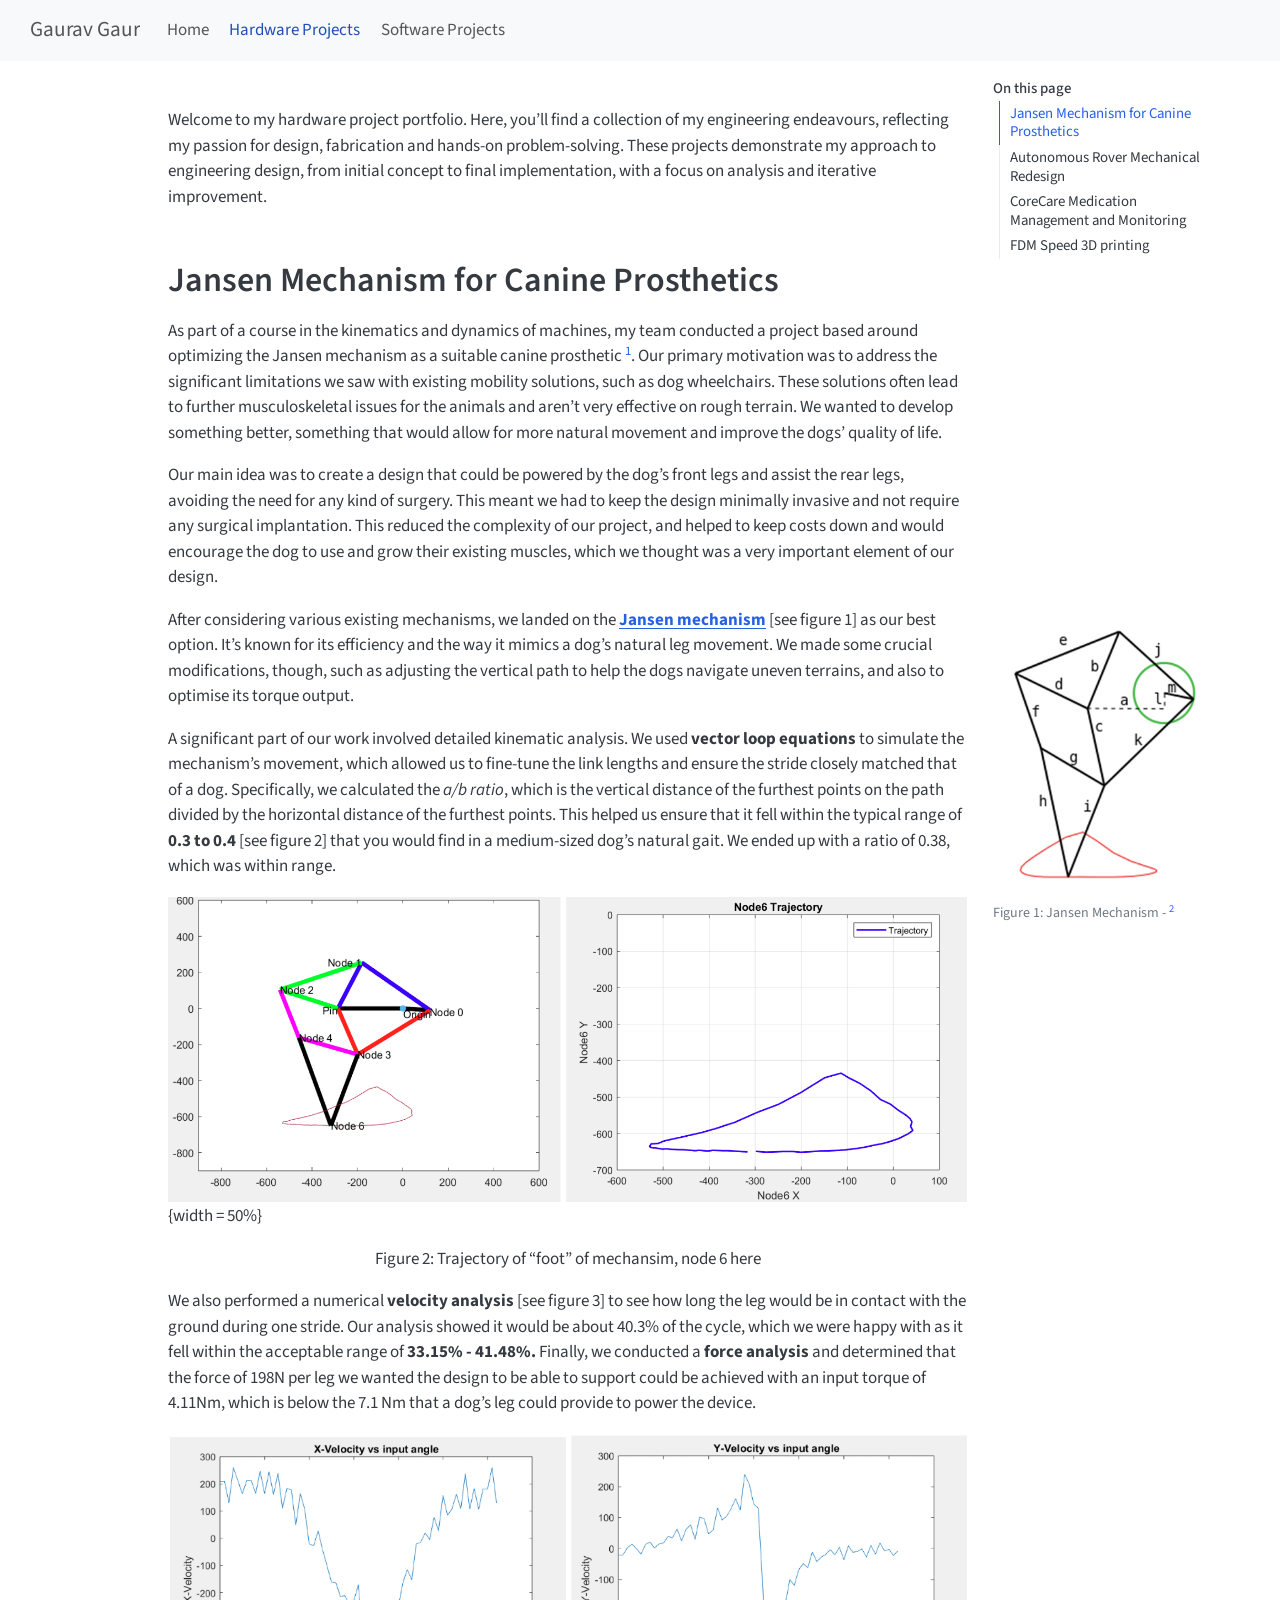
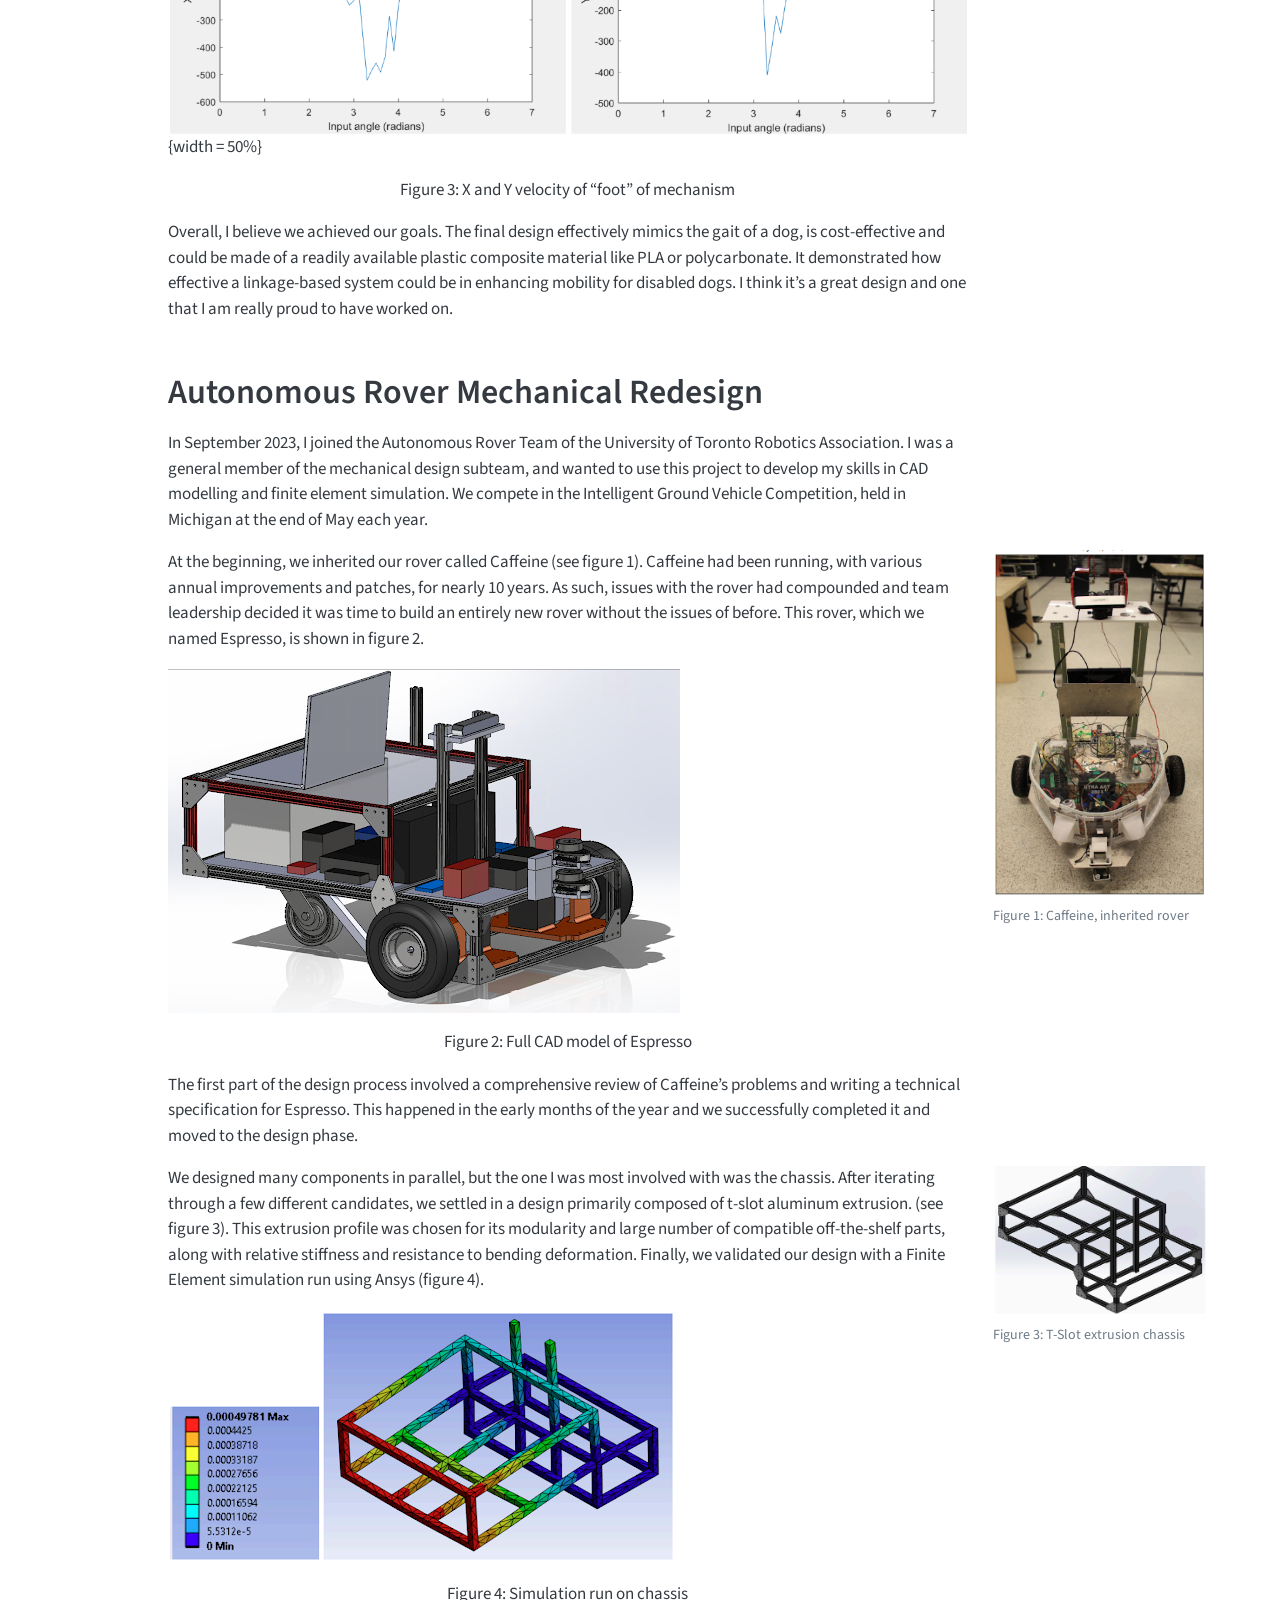
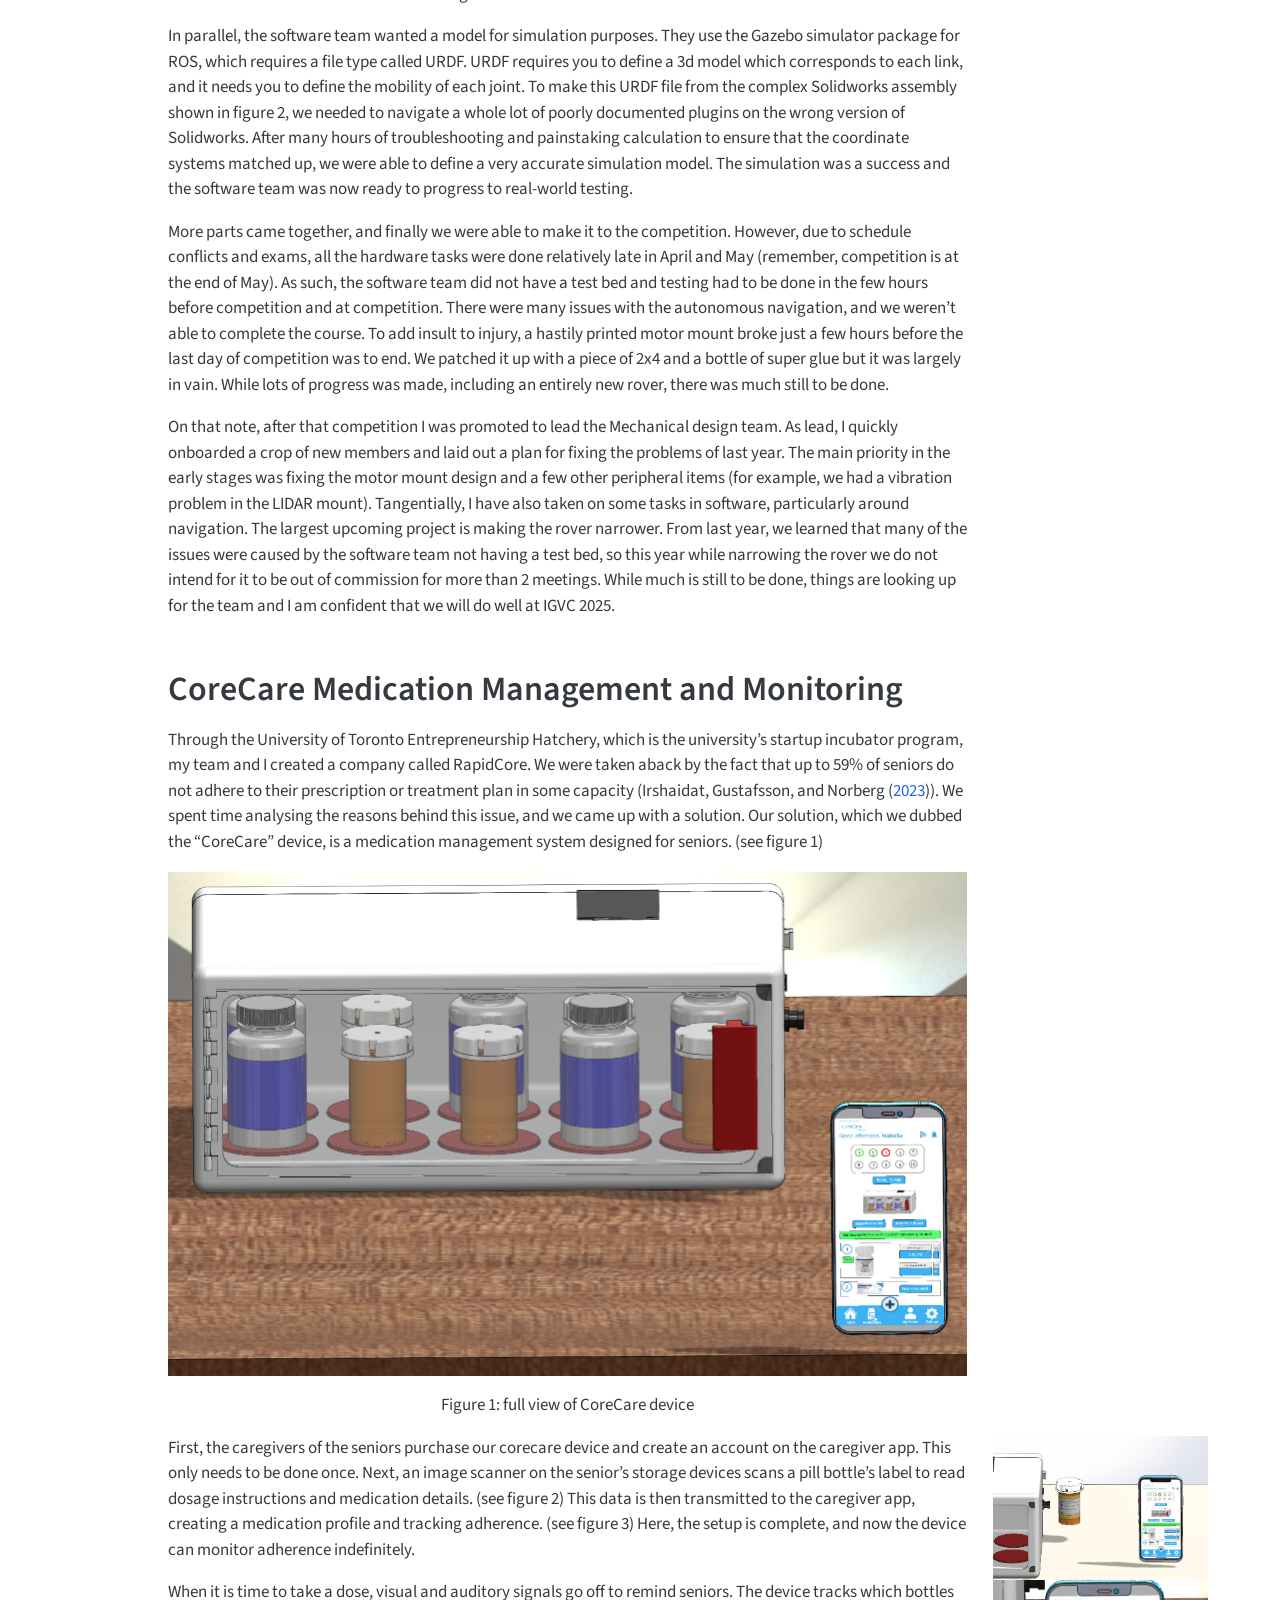
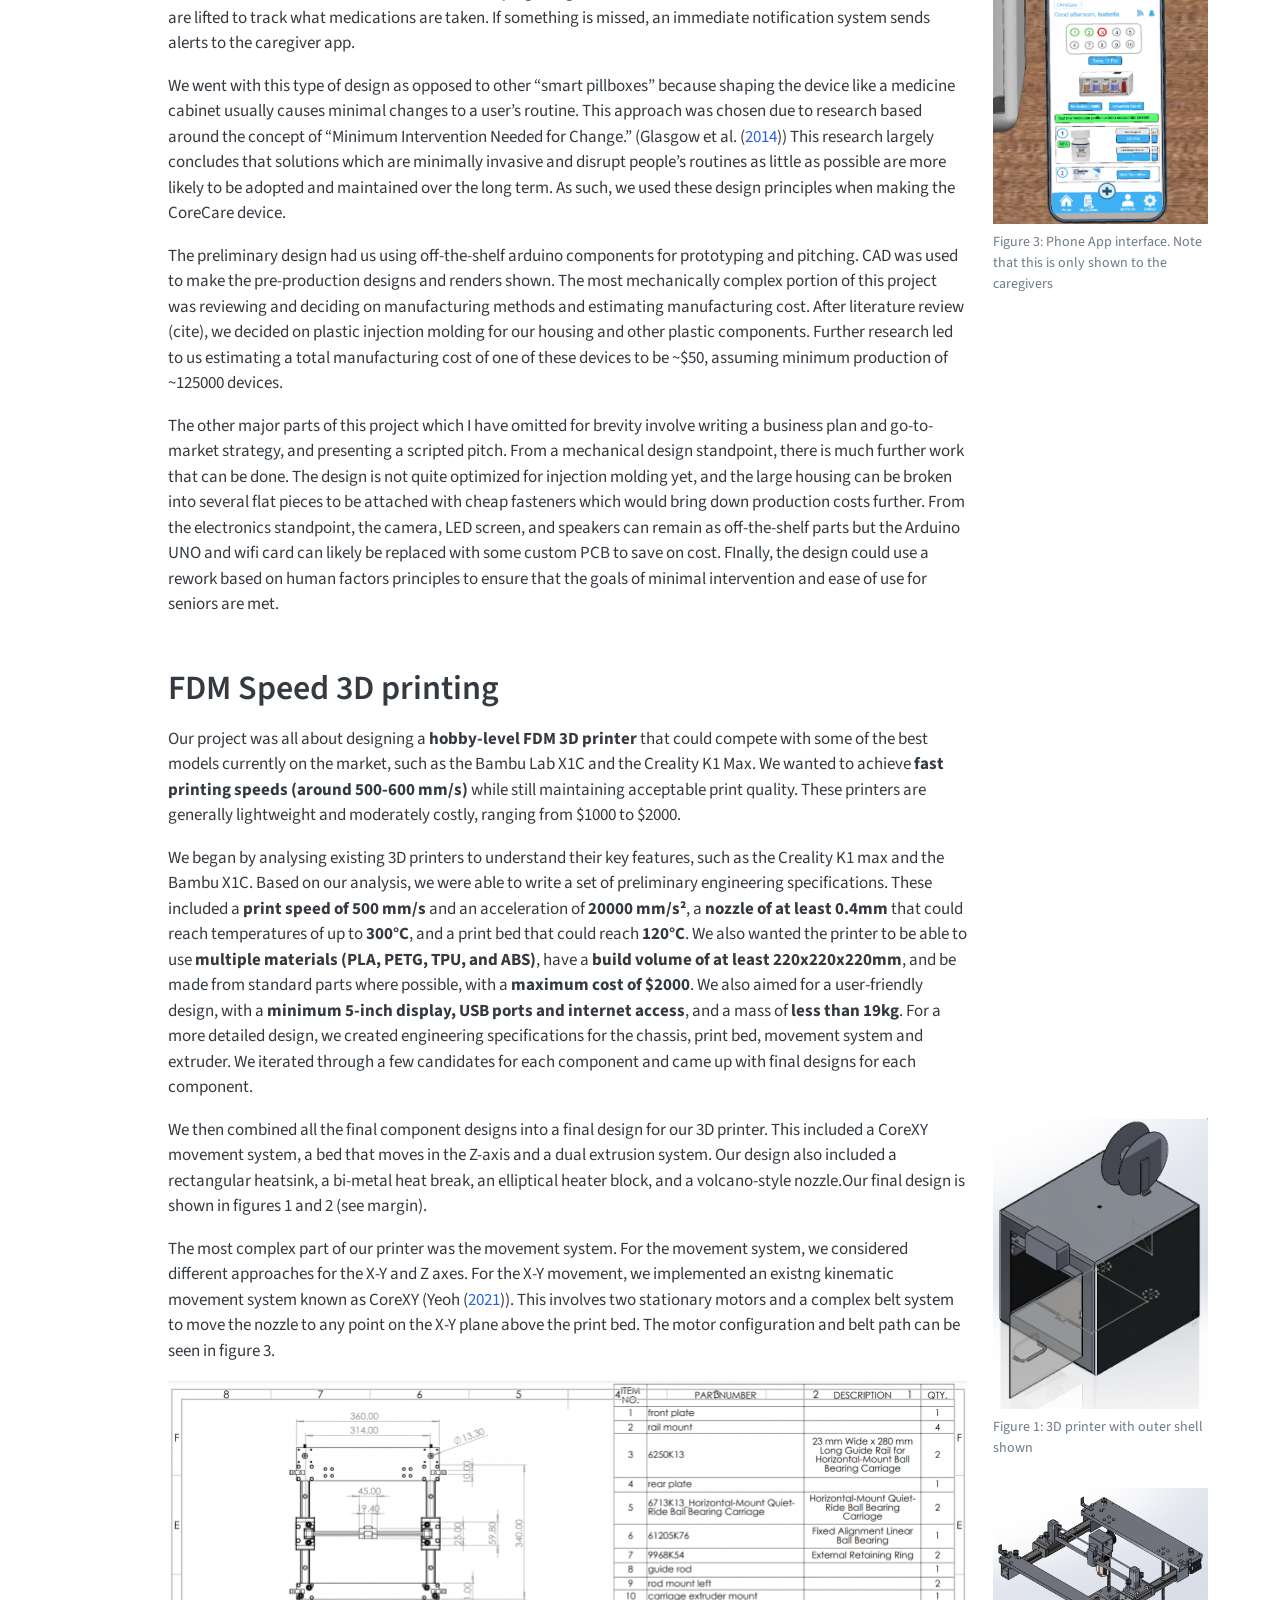
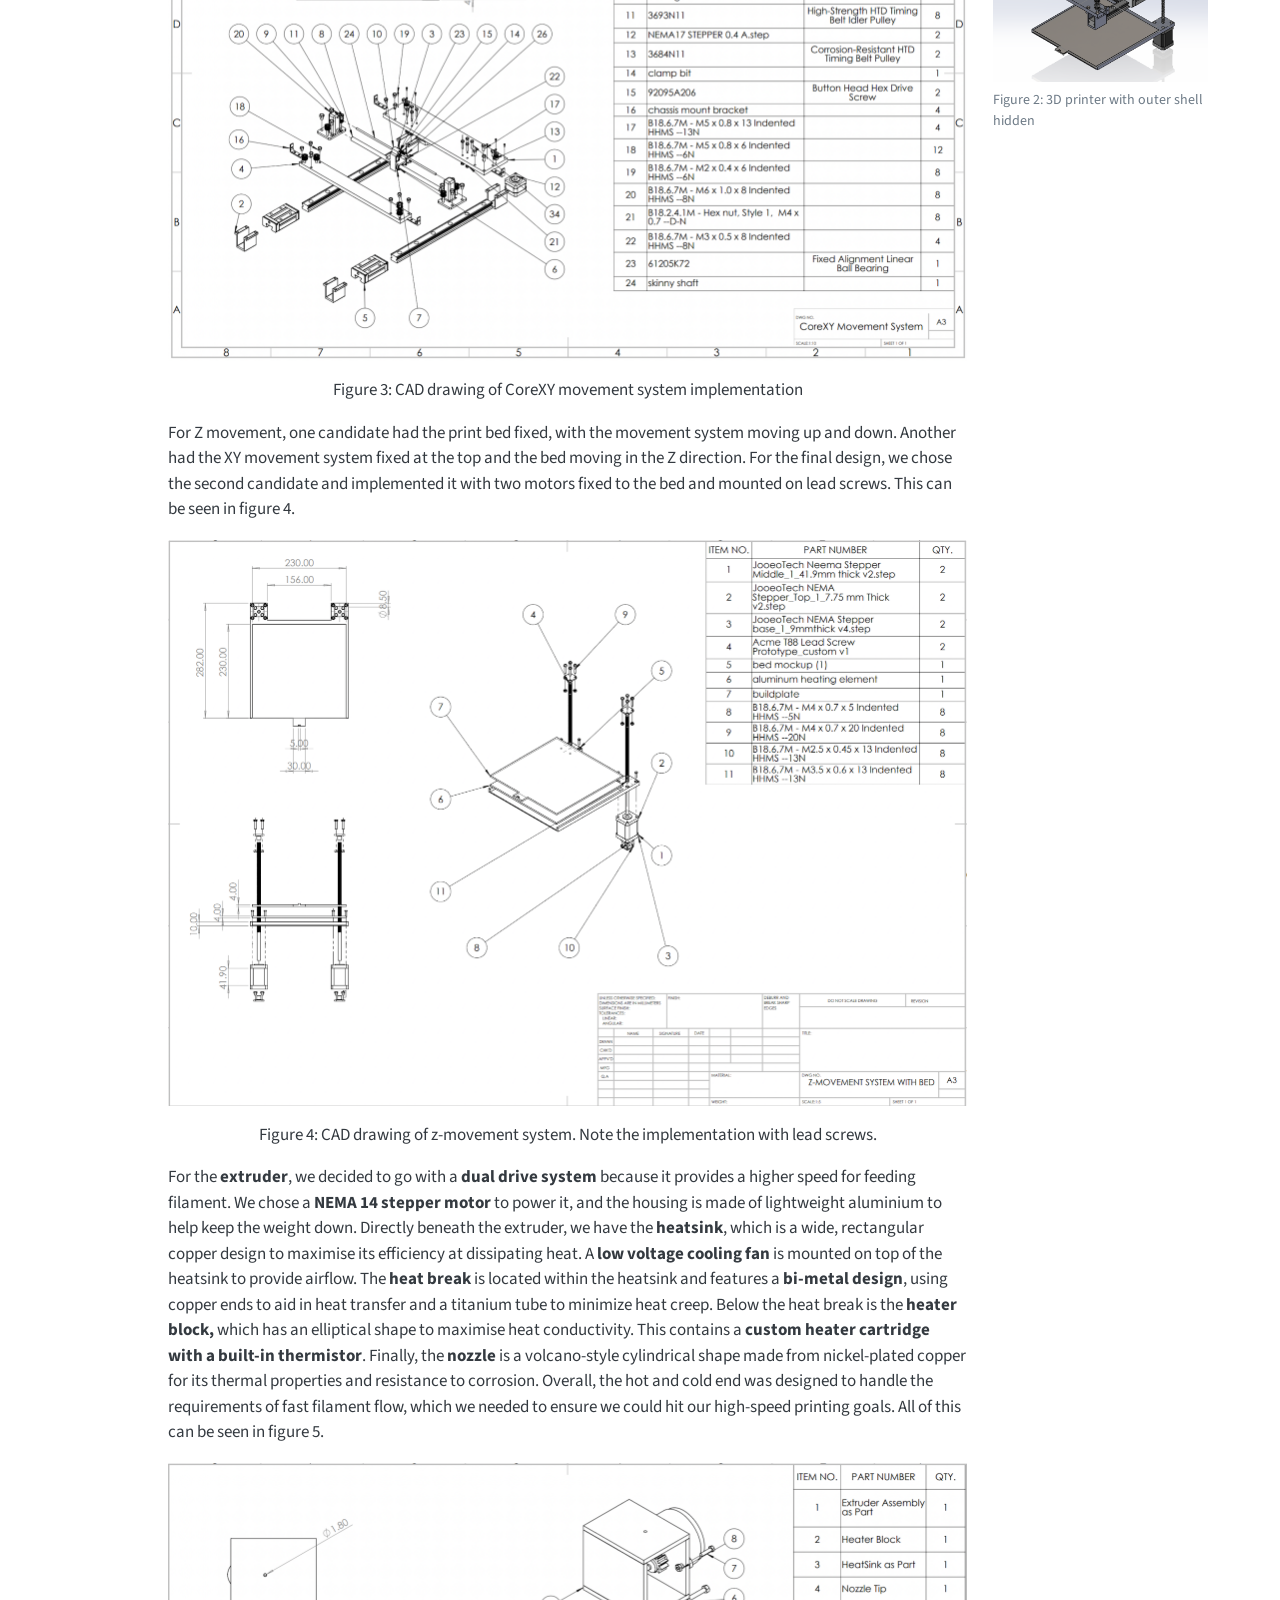
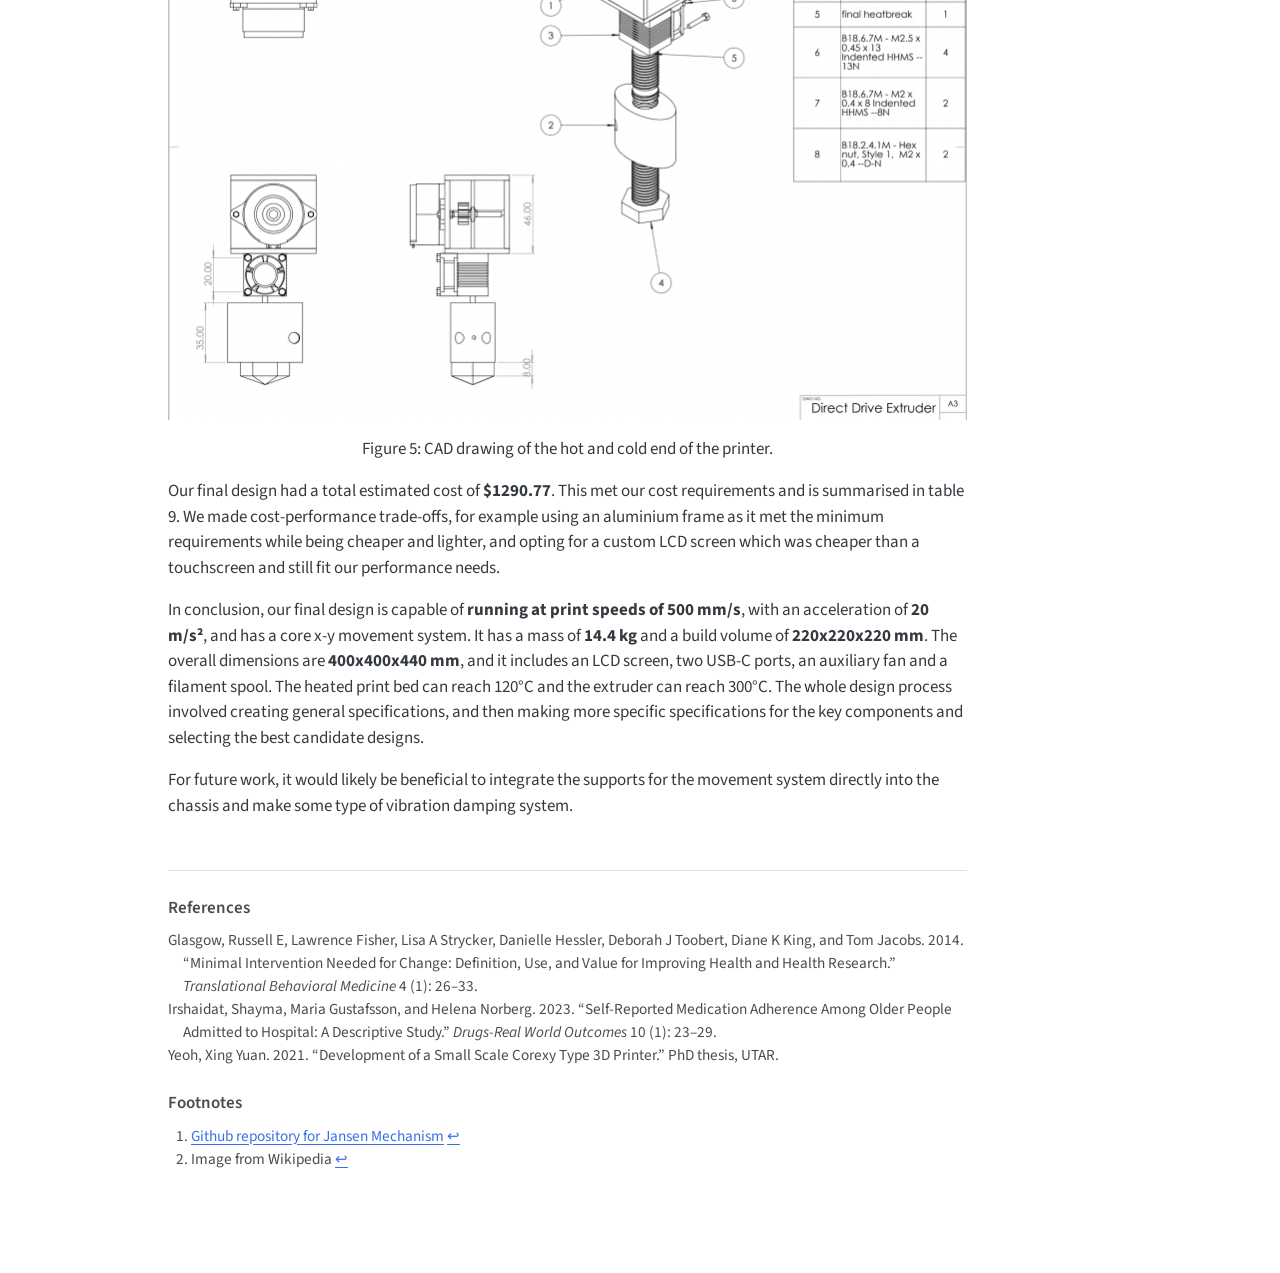
==== hardware.html @ c1fe20f4 "Website V0" ====
<!DOCTYPE html>
<html xmlns="http://www.w3.org/1999/xhtml" lang="en" xml:lang="en"><head>

<meta charset="utf-8">
<meta name="generator" content="quarto-1.6.39">

<meta name="viewport" content="width=device-width, initial-scale=1.0, user-scalable=yes">


<title>hardware – Gaurav Gaur</title>
<style>
code{white-space: pre-wrap;}
span.smallcaps{font-variant: small-caps;}
div.columns{display: flex; gap: min(4vw, 1.5em);}
div.column{flex: auto; overflow-x: auto;}
div.hanging-indent{margin-left: 1.5em; text-indent: -1.5em;}
ul.task-list{list-style: none;}
ul.task-list li input[type="checkbox"] {
  width: 0.8em;
  margin: 0 0.8em 0.2em -1em; /* quarto-specific, see https://github.com/quarto-dev/quarto-cli/issues/4556 */ 
  vertical-align: middle;
}
/* CSS for citations */
div.csl-bib-body { }
div.csl-entry {
  clear: both;
  margin-bottom: 0em;
}
.hanging-indent div.csl-entry {
  margin-left:2em;
  text-indent:-2em;
}
div.csl-left-margin {
  min-width:2em;
  float:left;
}
div.csl-right-inline {
  margin-left:2em;
  padding-left:1em;
}
div.csl-indent {
  margin-left: 2em;
}</style>


<script src="site_libs/quarto-nav/quarto-nav.js"></script>
<script src="site_libs/quarto-nav/headroom.min.js"></script>
<script src="site_libs/clipboard/clipboard.min.js"></script>
<script src="site_libs/quarto-search/autocomplete.umd.js"></script>
<script src="site_libs/quarto-search/fuse.min.js"></script>
<script src="site_libs/quarto-search/quarto-search.js"></script>
<meta name="quarto:offset" content="./">
<script src="site_libs/quarto-html/quarto.js"></script>
<script src="site_libs/quarto-html/popper.min.js"></script>
<script src="site_libs/quarto-html/tippy.umd.min.js"></script>
<script src="site_libs/quarto-html/anchor.min.js"></script>
<link href="site_libs/quarto-html/tippy.css" rel="stylesheet">
<link href="site_libs/quarto-html/quarto-syntax-highlighting-e26003cea8cd680ca0c55a263523d882.css" rel="stylesheet" id="quarto-text-highlighting-styles">
<script src="site_libs/bootstrap/bootstrap.min.js"></script>
<link href="site_libs/bootstrap/bootstrap-icons.css" rel="stylesheet">
<link href="site_libs/bootstrap/bootstrap-efa7e98065a4cd6c620c8244014e517a.min.css" rel="stylesheet" append-hash="true" id="quarto-bootstrap" data-mode="light">
<script id="quarto-search-options" type="application/json">{
  "location": "navbar",
  "copy-button": false,
  "collapse-after": 3,
  "panel-placement": "end",
  "type": "overlay",
  "limit": 50,
  "keyboard-shortcut": [
    "f",
    "/",
    "s"
  ],
  "show-item-context": false,
  "language": {
    "search-no-results-text": "No results",
    "search-matching-documents-text": "matching documents",
    "search-copy-link-title": "Copy link to search",
    "search-hide-matches-text": "Hide additional matches",
    "search-more-match-text": "more match in this document",
    "search-more-matches-text": "more matches in this document",
    "search-clear-button-title": "Clear",
    "search-text-placeholder": "",
    "search-detached-cancel-button-title": "Cancel",
    "search-submit-button-title": "Submit",
    "search-label": "Search"
  }
}</script>


<link rel="stylesheet" href="styles.css">
<meta property="og:title" content="Gaurav Gaur">
<meta property="og:description" content="">
<meta property="og:image" content="https://1gaurg1.github.io/design docs/images/jannsen mechanism.png">
<meta property="og:site_name" content="Gaurav Gaur">
<meta property="og:image:height" content="420">
<meta property="og:image:width" content="315">
</head>

<body class="nav-fixed">

<div id="quarto-search-results"></div>
  <header id="quarto-header" class="headroom fixed-top">
    <nav class="navbar navbar-expand-lg " data-bs-theme="dark">
      <div class="navbar-container container-fluid">
      <div class="navbar-brand-container mx-auto">
    <a class="navbar-brand" href="./index.html">
    <span class="navbar-title">Gaurav Gaur</span>
    </a>
  </div>
            <div id="quarto-search" class="" title="Search"></div>
          <button class="navbar-toggler" type="button" data-bs-toggle="collapse" data-bs-target="#navbarCollapse" aria-controls="navbarCollapse" role="menu" aria-expanded="false" aria-label="Toggle navigation" onclick="if (window.quartoToggleHeadroom) { window.quartoToggleHeadroom(); }">
  <span class="navbar-toggler-icon"></span>
</button>
          <div class="collapse navbar-collapse" id="navbarCollapse">
            <ul class="navbar-nav navbar-nav-scroll me-auto">
  <li class="nav-item">
    <a class="nav-link" href="./index.html"> 
<span class="menu-text">Home</span></a>
  </li>  
  <li class="nav-item">
    <a class="nav-link active" href="./hardware.html" aria-current="page"> 
<span class="menu-text">Hardware Projects</span></a>
  </li>  
  <li class="nav-item">
    <a class="nav-link" href="./software.html"> 
<span class="menu-text">Software Projects</span></a>
  </li>  
</ul>
          </div> <!-- /navcollapse -->
            <div class="quarto-navbar-tools">
</div>
      </div> <!-- /container-fluid -->
    </nav>
</header>
<!-- content -->
<div id="quarto-content" class="quarto-container page-columns page-rows-contents page-layout-article page-navbar">
<!-- sidebar -->
<!-- margin-sidebar -->
    <div id="quarto-margin-sidebar" class="sidebar margin-sidebar">
        <nav id="TOC" role="doc-toc" class="toc-active">
    <h2 id="toc-title">On this page</h2>
   
  <ul>
  <li><a href="#jansen-mechanism-for-canine-prosthetics" id="toc-jansen-mechanism-for-canine-prosthetics" class="nav-link active" data-scroll-target="#jansen-mechanism-for-canine-prosthetics">Jansen Mechanism for Canine Prosthetics</a></li>
  <li><a href="#autonomous-rover-mechanical-redesign" id="toc-autonomous-rover-mechanical-redesign" class="nav-link" data-scroll-target="#autonomous-rover-mechanical-redesign">Autonomous Rover Mechanical Redesign</a></li>
  <li><a href="#corecare-medication-management-and-monitoring" id="toc-corecare-medication-management-and-monitoring" class="nav-link" data-scroll-target="#corecare-medication-management-and-monitoring">CoreCare Medication Management and Monitoring</a></li>
  <li><a href="#fdm-speed-3d-printing" id="toc-fdm-speed-3d-printing" class="nav-link" data-scroll-target="#fdm-speed-3d-printing">FDM Speed 3D printing</a></li>
  </ul>
</nav>
    </div>
<!-- main -->
<main class="content page-columns page-full" id="quarto-document-content"><header id="title-block-header" class="quarto-title-block"></header>




<p>Welcome to my hardware project portfolio. Here, you’ll find a collection of my engineering endeavours, reflecting my passion for design, fabrication and hands-on problem-solving. These projects demonstrate my approach to engineering design, from initial concept to final implementation, with a focus on analysis and iterative improvement.</p>
<section id="jansen-mechanism-for-canine-prosthetics" class="level1 page-columns page-full">
<h1>Jansen Mechanism for Canine Prosthetics</h1>
<p>As part of a course in the kinematics and dynamics of machines, my team conducted a project based around optimizing the Jansen mechanism as a suitable canine prosthetic <a href="#fn1" class="footnote-ref" id="fnref1" role="doc-noteref"><sup>1</sup></a>. Our primary motivation was to address the significant limitations we saw with existing mobility solutions, such as dog wheelchairs. These solutions often lead to further musculoskeletal issues for the animals and aren’t very effective on rough terrain. We wanted to develop something better, something that would allow for more natural movement and improve the dogs’ quality of life.</p>
<p>Our main idea was to create a design that could be powered by the dog’s front legs and assist the rear legs, avoiding the need for any kind of surgery. This meant we had to keep the design minimally invasive and not require any surgical implantation. This reduced the complexity of our project, and helped to keep costs down and would encourage the dog to use and grow their existing muscles, which we thought was a very important element of our design.</p>
<p>After considering various existing mechanisms, we landed on the <a href="https://en.wikipedia.org/wiki/Jansen%27s_linkage"><strong>Jansen mechanism</strong></a> [see figure 1] as our best option. It’s known for its efficiency and the way it mimics a dog’s natural leg movement. We made some crucial modifications, though, such as adjusting the vertical path to help the dogs navigate uneven terrains, and also to optimise its torque output.</p>

<!-- ::: {.custom-style}
![d](design docs/images/jannsen mechanism.png)
center image -->
<!-- :::{.caption .text-center}
Figure 1: Jansen Mechanism
:::
::: -->
<div class="no-row-height column-margin column-container"><div class="">
<div class="quarto-figure quarto-figure-center">
<figure class="figure">
<p><img src="design docs/images/jannsen mechanism.png" class="img-fluid figure-img"></p>
<figcaption>Figure 1: Jansen Mechanism - <a href="#fn2" class="footnote-ref" id="fnref2" role="doc-noteref"><sup>2</sup></a></figcaption>
</figure>
</div>
</div></div><p>A significant part of our work involved detailed kinematic analysis. We used <strong>vector loop equations</strong> to simulate the mechanism’s movement, which allowed us to fine-tune the link lengths and ensure the stride closely matched that of a dog. Specifically, we calculated the <em>a/b ratio</em>, which is the vertical distance of the furthest points on the path divided by the horizontal distance of the furthest points. This helped us ensure that it fell within the typical range of <strong>0.3 to 0.4</strong> [see figure 2] that you would find in a medium-sized dog’s natural gait. We ended up with a ratio of 0.38, which was within range.</p>
<div class="custom-style">
<p><img src="design docs/images/trajectory.png" class="img-fluid" alt="d">{width = 50%} <!-- center image --></p>
<div class="caption text-center">
<p>Figure 2: Trajectory of “foot” of mechansim, node 6 here</p>
</div>
</div>
<p>We also performed a numerical <strong>velocity analysis</strong> [see figure 3] to see how long the leg would be in contact with the ground during one stride. Our analysis showed it would be about 40.3% of the cycle, which we were happy with as it fell within the acceptable range of <strong>33.15% - 41.48%.</strong> Finally, we conducted a <strong>force analysis</strong> and determined that the force of 198N per leg we wanted the design to be able to support could be achieved with an input torque of 4.11Nm, which is below the 7.1 Nm that a dog’s leg could provide to power the device.</p>
<div class="custom-style">
<p><img src="design docs/images/velocity.png" class="img-fluid" alt="d">{width = 50%} <!-- center image --></p>
<div class="caption text-center">
<p>Figure 3: X and Y velocity of “foot” of mechanism</p>
</div>
</div>
<p>Overall, I believe we achieved our goals. The final design effectively mimics the gait of a dog, is cost-effective and could be made of a readily available plastic composite material like PLA or polycarbonate. It demonstrated how effective a linkage-based system could be in enhancing mobility for disabled dogs. I think it’s a great design and one that I am really proud to have worked on.</p>
</section>
<section id="autonomous-rover-mechanical-redesign" class="level1 page-columns page-full">
<h1>Autonomous Rover Mechanical Redesign</h1>
<p>In September 2023, I joined the Autonomous Rover Team of the University of Toronto Robotics Association. I was a general member of the mechanical design subteam, and wanted to use this project to develop my skills in CAD modelling and finite element simulation. We compete in the Intelligent Ground Vehicle Competition, held in Michigan at the end of May each year.</p>
<p>At the beginning, we inherited our rover called Caffeine (see figure 1). Caffeine had been running, with various annual improvements and patches, for nearly 10 years. As such, issues with the rover had compounded and team leadership decided it was time to build an entirely new rover without the issues of before. This rover, which we named Espresso, is shown in figure 2.</p>

<div class="no-row-height column-margin column-container"><div class="">
<div class="quarto-figure quarto-figure-center">
<figure class="figure">
<p><img src="design docs/images/caffiene.png" class="img-fluid figure-img"></p>
<figcaption>Figure 1: Caffeine, inherited rover</figcaption>
</figure>
</div>
</div></div><div class="custom-style">
<p><img src="design docs/images/espresso_full.png" class="img-fluid" alt="d"> <!-- center image --></p>
<div class="caption text-center">
<p>Figure 2: Full CAD model of Espresso</p>
</div>
</div>
<p>The first part of the design process involved a comprehensive review of Caffeine’s problems and writing a technical specification for Espresso. This happened in the early months of the year and we successfully completed it and moved to the design phase.</p>
<p>We designed many components in parallel, but the one I was most involved with was the chassis. After iterating through a few different candidates, we settled in a design primarily composed of t-slot aluminum extrusion. (see figure 3). This extrusion profile was chosen for its modularity and large number of compatible off-the-shelf parts, along with relative stiffness and resistance to bending deformation. Finally, we validated our design with a Finite Element simulation run using Ansys (figure 4).</p>

<div class="no-row-height column-margin column-container"><div class="">
<div class="quarto-figure quarto-figure-center">
<figure class="figure">
<p><img src="design docs/images/espresso_chassis.png" class="img-fluid figure-img"></p>
<figcaption>Figure 3: T-Slot extrusion chassis</figcaption>
</figure>
</div>
</div></div><div class="custom-style">
<p><img src="design docs/images/espresso_chassis_ansys.png" class="img-fluid" alt="d"> <!-- center image --></p>
<div class="caption text-center">
<p>Figure 4: Simulation run on chassis</p>
</div>
</div>
<p>In parallel, the software team wanted a model for simulation purposes. They use the Gazebo simulator package for ROS, which requires a file type called URDF. URDF requires you to define a 3d model which corresponds to each link, and it needs you to define the mobility of each joint. To make this URDF file from the complex Solidworks assembly shown in figure 2, we needed to navigate a whole lot of poorly documented plugins on the wrong version of Solidworks. After many hours of troubleshooting and painstaking calculation to ensure that the coordinate systems matched up, we were able to define a very accurate simulation model. The simulation was a success and the software team was now ready to progress to real-world testing.</p>
<p>More parts came together, and finally we were able to make it to the competition. However, due to schedule conflicts and exams, all the hardware tasks were done relatively late in April and May (remember, competition is at the end of May). As such, the software team did not have a test bed and testing had to be done in the few hours before competition and at competition. There were many issues with the autonomous navigation, and we weren’t able to complete the course. To add insult to injury, a hastily printed motor mount broke just a few hours before the last day of competition was to end. We patched it up with a piece of 2x4 and a bottle of super glue but it was largely in vain. While lots of progress was made, including an entirely new rover, there was much still to be done.</p>
<p>On that note, after that competition I was promoted to lead the Mechanical design team. As lead, I quickly onboarded a crop of new members and laid out a plan for fixing the problems of last year. The main priority in the early stages was fixing the motor mount design and a few other peripheral items (for example, we had a vibration problem in the LIDAR mount). Tangentially, I have also taken on some tasks in software, particularly around navigation. The largest upcoming project is making the rover narrower. From last year, we learned that many of the issues were caused by the software team not having a test bed, so this year while narrowing the rover we do not intend for it to be out of commission for more than 2 meetings. While much is still to be done, things are looking up for the team and I am confident that we will do well at IGVC 2025.</p>
</section>
<section id="corecare-medication-management-and-monitoring" class="level1 page-columns page-full">
<h1>CoreCare Medication Management and Monitoring</h1>
<p>Through the University of Toronto Entrepreneurship Hatchery, which is the university’s startup incubator program, my team and I created a company called RapidCore. We were taken aback by the fact that up to 59% of seniors do not adhere to their prescription or treatment plan in some capacity (<span class="citation" data-cites="irshaidat2023self">Irshaidat, Gustafsson, and Norberg (<a href="#ref-irshaidat2023self" role="doc-biblioref">2023</a>)</span>). We spent time analysing the reasons behind this issue, and we came up with a solution. Our solution, which we dubbed the “CoreCare” device, is a medication management system designed for seniors. (see figure 1)</p>
<p><img src="design docs/images/full_devic.png" class="img-fluid"></p>
<div class="caption text-center">
<p>Figure 1: full view of CoreCare device</p>
</div>
<p>First, the caregivers of the seniors purchase our corecare device and create an account on the caregiver app. This only needs to be done once. Next, an image scanner on the senior’s storage devices scans a pill bottle’s label to read dosage instructions and medication details. (see figure 2) This data is then transmitted to the caregiver app, creating a medication profile and tracking adherence. (see figure 3) Here, the setup is complete, and now the device can monitor adherence indefinitely.</p>

<div class="no-row-height column-margin column-container"><div class="">
<div class="quarto-figure quarto-figure-center">
<figure class="figure">
<p><img src="design docs/images/scanner.png" class="img-fluid figure-img"></p>
<figcaption>Figure 2: Pill bottle being scanned</figcaption>
</figure>
</div>
</div></div><p>When it is time to take a dose, visual and auditory signals go off to remind seniors. The device tracks which bottles are lifted to track what medications are taken. If something is missed, an immediate notification system sends alerts to the caregiver app.</p>

<div class="no-row-height column-margin column-container"><div class="">
<div class="quarto-figure quarto-figure-center">
<figure class="figure">
<p><img src="design docs/images/phone_app.png" class="img-fluid figure-img"></p>
<figcaption>Figure 3: Phone App interface. Note that this is only shown to the caregivers</figcaption>
</figure>
</div>
</div></div><p>We went with this type of design as opposed to other “smart pillboxes” because shaping the device like a medicine cabinet usually causes minimal changes to a user’s routine. This approach was chosen due to research based around the concept of “Minimum Intervention Needed for Change.” (<span class="citation" data-cites="glasgow2014minimal">Glasgow et al. (<a href="#ref-glasgow2014minimal" role="doc-biblioref">2014</a>)</span>) This research largely concludes that solutions which are minimally invasive and disrupt people’s routines as little as possible are more likely to be adopted and maintained over the long term. As such, we used these design principles when making the CoreCare device.</p>
<p>The preliminary design had us using off-the-shelf arduino components for prototyping and pitching. CAD was used to make the pre-production designs and renders shown. The most mechanically complex portion of this project was reviewing and deciding on manufacturing methods and estimating manufacturing cost. After literature review (cite), we decided on plastic injection molding for our housing and other plastic components. Further research led to us estimating a total manufacturing cost of one of these devices to be ~$50, assuming minimum production of ~125000 devices.</p>
<p>The other major parts of this project which I have omitted for brevity involve writing a business plan and go-to-market strategy, and presenting a scripted pitch. From a mechanical design standpoint, there is much further work that can be done. The design is not quite optimized for injection molding yet, and the large housing can be broken into several flat pieces to be attached with cheap fasteners which would bring down production costs further. From the electronics standpoint, the camera, LED screen, and speakers can remain as off-the-shelf parts but the Arduino UNO and wifi card can likely be replaced with some custom PCB to save on cost. FInally, the design could use a rework based on human factors principles to ensure that the goals of minimal intervention and ease of use for seniors are met.</p>
</section>
<section id="fdm-speed-3d-printing" class="level1 page-columns page-full">
<h1>FDM Speed 3D printing</h1>
<p>Our project was all about designing a <strong>hobby-level FDM 3D printer</strong> that could compete with some of the best models currently on the market, such as the Bambu Lab X1C and the Creality K1 Max. We wanted to achieve <strong>fast printing speeds (around 500-600 mm/s)</strong> while still maintaining acceptable print quality. These printers are generally lightweight and moderately costly, ranging from $1000 to $2000.</p>
<p>We began by analysing existing 3D printers to understand their key features, such as the Creality K1 max and the Bambu X1C. Based on our analysis, we were able to write a set of preliminary engineering specifications. These included a <strong>print speed of 500 mm/s</strong> and an acceleration of <strong>20000 mm/s²</strong>, a <strong>nozzle of at least 0.4mm</strong> that could reach temperatures of up to <strong>300°C</strong>, and a print bed that could reach <strong>120°C</strong>. We also wanted the printer to be able to use <strong>multiple materials (PLA, PETG, TPU, and ABS)</strong>, have a <strong>build volume of at least 220x220x220mm</strong>, and be made from standard parts where possible, with a <strong>maximum cost of $2000</strong>. We also aimed for a user-friendly design, with a <strong>minimum 5-inch display, USB ports and internet access</strong>, and a mass of <strong>less than 19kg</strong>. For a more detailed design, we created engineering specifications for the chassis, print bed, movement system and extruder. We iterated through a few candidates for each component and came up with final designs for each component.</p>
<p>We then combined all the final component designs into a final design for our 3D printer. This included a CoreXY movement system, a bed that moves in the Z-axis and a dual extrusion system. Our design also included a rectangular heatsink, a bi-metal heat break, an elliptical heater block, and a volcano-style nozzle.Our final design is shown in figures 1 and 2 (see margin).</p>

<div class="no-row-height column-margin column-container"><div class="">
<div class="quarto-figure quarto-figure-center">
<figure class="figure">
<p><img src="design docs/images/chassis.png" class="img-fluid figure-img"></p>
<figcaption>Figure 1: 3D printer with outer shell shown</figcaption>
</figure>
</div>
</div><div class="">
<div class="quarto-figure quarto-figure-center">
<figure class="figure">
<p><img src="design docs/images/movement.png" class="img-fluid figure-img"></p>
<figcaption>Figure 2: 3D printer with outer shell hidden</figcaption>
</figure>
</div>
</div></div>
<p>The most complex part of our printer was the movement system. For the movement system, we considered different approaches for the X-Y and Z axes. For the X-Y movement, we implemented an existng kinematic movement system known as CoreXY (<span class="citation" data-cites="yeoh2021development">Yeoh (<a href="#ref-yeoh2021development" role="doc-biblioref">2021</a>)</span>). This involves two stationary motors and a complex belt system to move the nozzle to any point on the X-Y plane above the print bed. The motor configuration and belt path can be seen in figure 3.</p>
<div class="custom-style">
<p><img src="design docs/images/movement_drawing.png" class="img-fluid" alt="d"> <!-- center image --></p>
<div class="caption text-center">
<p>Figure 3: CAD drawing of CoreXY movement system implementation</p>
</div>
</div>
<p>For Z movement, one candidate had the print bed fixed, with the movement system moving up and down. Another had the XY movement system fixed at the top and the bed moving in the Z direction. For the final design, we chose the second candidate and implemented it with two motors fixed to the bed and mounted on lead screws. This can be seen in figure 4.</p>
<div class="custom-style">
<p><img src="design docs/images/z-movement_drawing.png" class="img-fluid" alt="d"> <!-- center image --></p>
<div class="caption text-center">
<p>Figure 4: CAD drawing of z-movement system. Note the implementation with lead screws.</p>
</div>
</div>
<p>For the <strong>extruder</strong>, we decided to go with a <strong>dual drive system</strong> because it provides a higher speed for feeding filament. We chose a <strong>NEMA 14 stepper motor</strong> to power it, and the housing is made of lightweight aluminium to help keep the weight down. Directly beneath the extruder, we have the <strong>heatsink</strong>, which is a wide, rectangular copper design to maximise its efficiency at dissipating heat. A <strong>low voltage cooling fan</strong> is mounted on top of the heatsink to provide airflow. The <strong>heat break</strong> is located within the heatsink and features a <strong>bi-metal design</strong>, using copper ends to aid in heat transfer and a titanium tube to minimize heat creep. Below the heat break is the <strong>heater block,</strong> which has an elliptical shape to maximise heat conductivity. This contains a <strong>custom heater cartridge with a built-in thermistor</strong>. Finally, the <strong>nozzle</strong> is a volcano-style cylindrical shape made from nickel-plated copper for its thermal properties and resistance to corrosion. Overall, the hot and cold end was designed to handle the requirements of fast filament flow, which we needed to ensure we could hit our high-speed printing goals. All of this can be seen in figure 5.</p>
<div class="custom-style">
<p><img src="design docs/images/hotandcoldend.png" class="img-fluid" alt="d"> <!-- center image --></p>
<div class="caption text-center">
<p>Figure 5: CAD drawing of the hot and cold end of the printer.</p>
</div>
<p>Our final design had a total estimated cost of <strong>$1290.77</strong>. This met our cost requirements and is summarised in table 9. We made cost-performance trade-offs, for example using an aluminium frame as it met the minimum requirements while being cheaper and lighter, and opting for a custom LCD screen which was cheaper than a touchscreen and still fit our performance needs.</p>
<p>In conclusion, our final design is capable of <strong>running at print speeds of 500 mm/s</strong>, with an acceleration of <strong>20 m/s²</strong>, and has a core x-y movement system. It has a mass of <strong>14.4 kg</strong> and a build volume of <strong>220x220x220 mm</strong>. The overall dimensions are <strong>400x400x440 mm</strong>, and it includes an LCD screen, two USB-C ports, an auxiliary fan and a filament spool. The heated print bed can reach 120°C and the extruder can reach 300°C. The whole design process involved creating general specifications, and then making more specific specifications for the key components and selecting the best candidate designs.</p>
<p>For future work, it would likely be beneficial to integrate the supports for the movement system directly into the chassis and make some type of vibration damping system.</p>


</div>

</section>


<div id="quarto-appendix" class="default"><section class="quarto-appendix-contents" role="doc-bibliography" id="quarto-bibliography"><h2 class="anchored quarto-appendix-heading">References</h2><div id="refs" class="references csl-bib-body hanging-indent" data-entry-spacing="0" role="list">
<div id="ref-glasgow2014minimal" class="csl-entry" role="listitem">
Glasgow, Russell E, Lawrence Fisher, Lisa A Strycker, Danielle Hessler, Deborah J Toobert, Diane K King, and Tom Jacobs. 2014. <span>“Minimal Intervention Needed for Change: Definition, Use, and Value for Improving Health and Health Research.”</span> <em>Translational Behavioral Medicine</em> 4 (1): 26–33.
</div>
<div id="ref-irshaidat2023self" class="csl-entry" role="listitem">
Irshaidat, Shayma, Maria Gustafsson, and Helena Norberg. 2023. <span>“Self-Reported Medication Adherence Among Older People Admitted to Hospital: A Descriptive Study.”</span> <em>Drugs-Real World Outcomes</em> 10 (1): 23–29.
</div>
<div id="ref-yeoh2021development" class="csl-entry" role="listitem">
Yeoh, Xing Yuan. 2021. <span>“Development of a Small Scale Corexy Type 3D Printer.”</span> PhD thesis, UTAR.
</div>
</div></section><section id="footnotes" class="footnotes footnotes-end-of-document" role="doc-endnotes"><h2 class="anchored quarto-appendix-heading">Footnotes</h2>

<ol>
<li id="fn1"><p><a href="https://github.com/1gaurg1/Jansen_Mechanism_simulation">Github repository for Jansen Mechanism</a><a href="#fnref1" class="footnote-back" role="doc-backlink">↩︎</a></p></li>
<li id="fn2"><p>Image from Wikipedia<a href="#fnref2" class="footnote-back" role="doc-backlink">↩︎</a></p></li>
</ol>
</section></div></main> <!-- /main -->
<script id="quarto-html-after-body" type="application/javascript">
window.document.addEventListener("DOMContentLoaded", function (event) {
  const toggleBodyColorMode = (bsSheetEl) => {
    const mode = bsSheetEl.getAttribute("data-mode");
    const bodyEl = window.document.querySelector("body");
    if (mode === "dark") {
      bodyEl.classList.add("quarto-dark");
      bodyEl.classList.remove("quarto-light");
    } else {
      bodyEl.classList.add("quarto-light");
      bodyEl.classList.remove("quarto-dark");
    }
  }
  const toggleBodyColorPrimary = () => {
    const bsSheetEl = window.document.querySelector("link#quarto-bootstrap");
    if (bsSheetEl) {
      toggleBodyColorMode(bsSheetEl);
    }
  }
  toggleBodyColorPrimary();  
  const icon = "";
  const anchorJS = new window.AnchorJS();
  anchorJS.options = {
    placement: 'right',
    icon: icon
  };
  anchorJS.add('.anchored');
  const isCodeAnnotation = (el) => {
    for (const clz of el.classList) {
      if (clz.startsWith('code-annotation-')) {                     
        return true;
      }
    }
    return false;
  }
  const onCopySuccess = function(e) {
    // button target
    const button = e.trigger;
    // don't keep focus
    button.blur();
    // flash "checked"
    button.classList.add('code-copy-button-checked');
    var currentTitle = button.getAttribute("title");
    button.setAttribute("title", "Copied!");
    let tooltip;
    if (window.bootstrap) {
      button.setAttribute("data-bs-toggle", "tooltip");
      button.setAttribute("data-bs-placement", "left");
      button.setAttribute("data-bs-title", "Copied!");
      tooltip = new bootstrap.Tooltip(button, 
        { trigger: "manual", 
          customClass: "code-copy-button-tooltip",
          offset: [0, -8]});
      tooltip.show();    
    }
    setTimeout(function() {
      if (tooltip) {
        tooltip.hide();
        button.removeAttribute("data-bs-title");
        button.removeAttribute("data-bs-toggle");
        button.removeAttribute("data-bs-placement");
      }
      button.setAttribute("title", currentTitle);
      button.classList.remove('code-copy-button-checked');
    }, 1000);
    // clear code selection
    e.clearSelection();
  }
  const getTextToCopy = function(trigger) {
      const codeEl = trigger.previousElementSibling.cloneNode(true);
      for (const childEl of codeEl.children) {
        if (isCodeAnnotation(childEl)) {
          childEl.remove();
        }
      }
      return codeEl.innerText;
  }
  const clipboard = new window.ClipboardJS('.code-copy-button:not([data-in-quarto-modal])', {
    text: getTextToCopy
  });
  clipboard.on('success', onCopySuccess);
  if (window.document.getElementById('quarto-embedded-source-code-modal')) {
    const clipboardModal = new window.ClipboardJS('.code-copy-button[data-in-quarto-modal]', {
      text: getTextToCopy,
      container: window.document.getElementById('quarto-embedded-source-code-modal')
    });
    clipboardModal.on('success', onCopySuccess);
  }
    var localhostRegex = new RegExp(/^(?:http|https):\/\/localhost\:?[0-9]*\//);
    var mailtoRegex = new RegExp(/^mailto:/);
      var filterRegex = new RegExp("https:\/\/1gaurg1\.github\.io");
    var isInternal = (href) => {
        return filterRegex.test(href) || localhostRegex.test(href) || mailtoRegex.test(href);
    }
    // Inspect non-navigation links and adorn them if external
 	var links = window.document.querySelectorAll('a[href]:not(.nav-link):not(.navbar-brand):not(.toc-action):not(.sidebar-link):not(.sidebar-item-toggle):not(.pagination-link):not(.no-external):not([aria-hidden]):not(.dropdown-item):not(.quarto-navigation-tool):not(.about-link)');
    for (var i=0; i<links.length; i++) {
      const link = links[i];
      if (!isInternal(link.href)) {
        // undo the damage that might have been done by quarto-nav.js in the case of
        // links that we want to consider external
        if (link.dataset.originalHref !== undefined) {
          link.href = link.dataset.originalHref;
        }
      }
    }
  function tippyHover(el, contentFn, onTriggerFn, onUntriggerFn) {
    const config = {
      allowHTML: true,
      maxWidth: 500,
      delay: 100,
      arrow: false,
      appendTo: function(el) {
          return el.parentElement;
      },
      interactive: true,
      interactiveBorder: 10,
      theme: 'quarto',
      placement: 'bottom-start',
    };
    if (contentFn) {
      config.content = contentFn;
    }
    if (onTriggerFn) {
      config.onTrigger = onTriggerFn;
    }
    if (onUntriggerFn) {
      config.onUntrigger = onUntriggerFn;
    }
    window.tippy(el, config); 
  }
  const noterefs = window.document.querySelectorAll('a[role="doc-noteref"]');
  for (var i=0; i<noterefs.length; i++) {
    const ref = noterefs[i];
    tippyHover(ref, function() {
      // use id or data attribute instead here
      let href = ref.getAttribute('data-footnote-href') || ref.getAttribute('href');
      try { href = new URL(href).hash; } catch {}
      const id = href.replace(/^#\/?/, "");
      const note = window.document.getElementById(id);
      if (note) {
        return note.innerHTML;
      } else {
        return "";
      }
    });
  }
  const xrefs = window.document.querySelectorAll('a.quarto-xref');
  const processXRef = (id, note) => {
    // Strip column container classes
    const stripColumnClz = (el) => {
      el.classList.remove("page-full", "page-columns");
      if (el.children) {
        for (const child of el.children) {
          stripColumnClz(child);
        }
      }
    }
    stripColumnClz(note)
    if (id === null || id.startsWith('sec-')) {
      // Special case sections, only their first couple elements
      const container = document.createElement("div");
      if (note.children && note.children.length > 2) {
        container.appendChild(note.children[0].cloneNode(true));
        for (let i = 1; i < note.children.length; i++) {
          const child = note.children[i];
          if (child.tagName === "P" && child.innerText === "") {
            continue;
          } else {
            container.appendChild(child.cloneNode(true));
            break;
          }
        }
        if (window.Quarto?.typesetMath) {
          window.Quarto.typesetMath(container);
        }
        return container.innerHTML
      } else {
        if (window.Quarto?.typesetMath) {
          window.Quarto.typesetMath(note);
        }
        return note.innerHTML;
      }
    } else {
      // Remove any anchor links if they are present
      const anchorLink = note.querySelector('a.anchorjs-link');
      if (anchorLink) {
        anchorLink.remove();
      }
      if (window.Quarto?.typesetMath) {
        window.Quarto.typesetMath(note);
      }
      if (note.classList.contains("callout")) {
        return note.outerHTML;
      } else {
        return note.innerHTML;
      }
    }
  }
  for (var i=0; i<xrefs.length; i++) {
    const xref = xrefs[i];
    tippyHover(xref, undefined, function(instance) {
      instance.disable();
      let url = xref.getAttribute('href');
      let hash = undefined; 
      if (url.startsWith('#')) {
        hash = url;
      } else {
        try { hash = new URL(url).hash; } catch {}
      }
      if (hash) {
        const id = hash.replace(/^#\/?/, "");
        const note = window.document.getElementById(id);
        if (note !== null) {
          try {
            const html = processXRef(id, note.cloneNode(true));
            instance.setContent(html);
          } finally {
            instance.enable();
            instance.show();
          }
        } else {
          // See if we can fetch this
          fetch(url.split('#')[0])
          .then(res => res.text())
          .then(html => {
            const parser = new DOMParser();
            const htmlDoc = parser.parseFromString(html, "text/html");
            const note = htmlDoc.getElementById(id);
            if (note !== null) {
              const html = processXRef(id, note);
              instance.setContent(html);
            } 
          }).finally(() => {
            instance.enable();
            instance.show();
          });
        }
      } else {
        // See if we can fetch a full url (with no hash to target)
        // This is a special case and we should probably do some content thinning / targeting
        fetch(url)
        .then(res => res.text())
        .then(html => {
          const parser = new DOMParser();
          const htmlDoc = parser.parseFromString(html, "text/html");
          const note = htmlDoc.querySelector('main.content');
          if (note !== null) {
            // This should only happen for chapter cross references
            // (since there is no id in the URL)
            // remove the first header
            if (note.children.length > 0 && note.children[0].tagName === "HEADER") {
              note.children[0].remove();
            }
            const html = processXRef(null, note);
            instance.setContent(html);
          } 
        }).finally(() => {
          instance.enable();
          instance.show();
        });
      }
    }, function(instance) {
    });
  }
      let selectedAnnoteEl;
      const selectorForAnnotation = ( cell, annotation) => {
        let cellAttr = 'data-code-cell="' + cell + '"';
        let lineAttr = 'data-code-annotation="' +  annotation + '"';
        const selector = 'span[' + cellAttr + '][' + lineAttr + ']';
        return selector;
      }
      const selectCodeLines = (annoteEl) => {
        const doc = window.document;
        const targetCell = annoteEl.getAttribute("data-target-cell");
        const targetAnnotation = annoteEl.getAttribute("data-target-annotation");
        const annoteSpan = window.document.querySelector(selectorForAnnotation(targetCell, targetAnnotation));
        const lines = annoteSpan.getAttribute("data-code-lines").split(",");
        const lineIds = lines.map((line) => {
          return targetCell + "-" + line;
        })
        let top = null;
        let height = null;
        let parent = null;
        if (lineIds.length > 0) {
            //compute the position of the single el (top and bottom and make a div)
            const el = window.document.getElementById(lineIds[0]);
            top = el.offsetTop;
            height = el.offsetHeight;
            parent = el.parentElement.parentElement;
          if (lineIds.length > 1) {
            const lastEl = window.document.getElementById(lineIds[lineIds.length - 1]);
            const bottom = lastEl.offsetTop + lastEl.offsetHeight;
            height = bottom - top;
          }
          if (top !== null && height !== null && parent !== null) {
            // cook up a div (if necessary) and position it 
            let div = window.document.getElementById("code-annotation-line-highlight");
            if (div === null) {
              div = window.document.createElement("div");
              div.setAttribute("id", "code-annotation-line-highlight");
              div.style.position = 'absolute';
              parent.appendChild(div);
            }
            div.style.top = top - 2 + "px";
            div.style.height = height + 4 + "px";
            div.style.left = 0;
            let gutterDiv = window.document.getElementById("code-annotation-line-highlight-gutter");
            if (gutterDiv === null) {
              gutterDiv = window.document.createElement("div");
              gutterDiv.setAttribute("id", "code-annotation-line-highlight-gutter");
              gutterDiv.style.position = 'absolute';
              const codeCell = window.document.getElementById(targetCell);
              const gutter = codeCell.querySelector('.code-annotation-gutter');
              gutter.appendChild(gutterDiv);
            }
            gutterDiv.style.top = top - 2 + "px";
            gutterDiv.style.height = height + 4 + "px";
          }
          selectedAnnoteEl = annoteEl;
        }
      };
      const unselectCodeLines = () => {
        const elementsIds = ["code-annotation-line-highlight", "code-annotation-line-highlight-gutter"];
        elementsIds.forEach((elId) => {
          const div = window.document.getElementById(elId);
          if (div) {
            div.remove();
          }
        });
        selectedAnnoteEl = undefined;
      };
        // Handle positioning of the toggle
    window.addEventListener(
      "resize",
      throttle(() => {
        elRect = undefined;
        if (selectedAnnoteEl) {
          selectCodeLines(selectedAnnoteEl);
        }
      }, 10)
    );
    function throttle(fn, ms) {
    let throttle = false;
    let timer;
      return (...args) => {
        if(!throttle) { // first call gets through
            fn.apply(this, args);
            throttle = true;
        } else { // all the others get throttled
            if(timer) clearTimeout(timer); // cancel #2
            timer = setTimeout(() => {
              fn.apply(this, args);
              timer = throttle = false;
            }, ms);
        }
      };
    }
      // Attach click handler to the DT
      const annoteDls = window.document.querySelectorAll('dt[data-target-cell]');
      for (const annoteDlNode of annoteDls) {
        annoteDlNode.addEventListener('click', (event) => {
          const clickedEl = event.target;
          if (clickedEl !== selectedAnnoteEl) {
            unselectCodeLines();
            const activeEl = window.document.querySelector('dt[data-target-cell].code-annotation-active');
            if (activeEl) {
              activeEl.classList.remove('code-annotation-active');
            }
            selectCodeLines(clickedEl);
            clickedEl.classList.add('code-annotation-active');
          } else {
            // Unselect the line
            unselectCodeLines();
            clickedEl.classList.remove('code-annotation-active');
          }
        });
      }
  const findCites = (el) => {
    const parentEl = el.parentElement;
    if (parentEl) {
      const cites = parentEl.dataset.cites;
      if (cites) {
        return {
          el,
          cites: cites.split(' ')
        };
      } else {
        return findCites(el.parentElement)
      }
    } else {
      return undefined;
    }
  };
  var bibliorefs = window.document.querySelectorAll('a[role="doc-biblioref"]');
  for (var i=0; i<bibliorefs.length; i++) {
    const ref = bibliorefs[i];
    const citeInfo = findCites(ref);
    if (citeInfo) {
      tippyHover(citeInfo.el, function() {
        var popup = window.document.createElement('div');
        citeInfo.cites.forEach(function(cite) {
          var citeDiv = window.document.createElement('div');
          citeDiv.classList.add('hanging-indent');
          citeDiv.classList.add('csl-entry');
          var biblioDiv = window.document.getElementById('ref-' + cite);
          if (biblioDiv) {
            citeDiv.innerHTML = biblioDiv.innerHTML;
          }
          popup.appendChild(citeDiv);
        });
        return popup.innerHTML;
      });
    }
  }
});
</script>
</div> <!-- /content -->




</body></html>
---- site_libs/quarto-html/tippy.css ----
.tippy-box[data-animation=fade][data-state=hidden]{opacity:0}[data-tippy-root]{max-width:calc(100vw - 10px)}.tippy-box{position:relative;background-color:#333;color:#fff;border-radius:4px;font-size:14px;line-height:1.4;white-space:normal;outline:0;transition-property:transform,visibility,opacity}.tippy-box[data-placement^=top]>.tippy-arrow{bottom:0}.tippy-box[data-placement^=top]>.tippy-arrow:before{bottom:-7px;left:0;border-width:8px 8px 0;border-top-color:initial;transform-origin:center top}.tippy-box[data-placement^=bottom]>.tippy-arrow{top:0}.tippy-box[data-placement^=bottom]>.tippy-arrow:before{top:-7px;left:0;border-width:0 8px 8px;border-bottom-color:initial;transform-origin:center bottom}.tippy-box[data-placement^=left]>.tippy-arrow{right:0}.tippy-box[data-placement^=left]>.tippy-arrow:before{border-width:8px 0 8px 8px;border-left-color:initial;right:-7px;transform-origin:center left}.tippy-box[data-placement^=right]>.tippy-arrow{left:0}.tippy-box[data-placement^=right]>.tippy-arrow:before{left:-7px;border-width:8px 8px 8px 0;border-right-color:initial;transform-origin:center right}.tippy-box[data-inertia][data-state=visible]{transition-timing-function:cubic-bezier(.54,1.5,.38,1.11)}.tippy-arrow{width:16px;height:16px;color:#333}.tippy-arrow:before{content:"";position:absolute;border-color:transparent;border-style:solid}.tippy-content{position:relative;padding:5px 9px;z-index:1}
---- site_libs/quarto-html/quarto-syntax-highlighting-e26003cea8cd680ca0c55a263523d882.css ----
/* quarto syntax highlight colors */
:root {
  --quarto-hl-ot-color: #003B4F;
  --quarto-hl-at-color: #657422;
  --quarto-hl-ss-color: #20794D;
  --quarto-hl-an-color: #5E5E5E;
  --quarto-hl-fu-color: #4758AB;
  --quarto-hl-st-color: #20794D;
  --quarto-hl-cf-color: #003B4F;
  --quarto-hl-op-color: #5E5E5E;
  --quarto-hl-er-color: #AD0000;
  --quarto-hl-bn-color: #AD0000;
  --quarto-hl-al-color: #AD0000;
  --quarto-hl-va-color: #111111;
  --quarto-hl-bu-color: inherit;
  --quarto-hl-ex-color: inherit;
  --quarto-hl-pp-color: #AD0000;
  --quarto-hl-in-color: #5E5E5E;
  --quarto-hl-vs-color: #20794D;
  --quarto-hl-wa-color: #5E5E5E;
  --quarto-hl-do-color: #5E5E5E;
  --quarto-hl-im-color: #00769E;
  --quarto-hl-ch-color: #20794D;
  --quarto-hl-dt-color: #AD0000;
  --quarto-hl-fl-color: #AD0000;
  --quarto-hl-co-color: #5E5E5E;
  --quarto-hl-cv-color: #5E5E5E;
  --quarto-hl-cn-color: #8f5902;
  --quarto-hl-sc-color: #5E5E5E;
  --quarto-hl-dv-color: #AD0000;
  --quarto-hl-kw-color: #003B4F;
}

/* other quarto variables */
:root {
  --quarto-font-monospace: SFMono-Regular, Menlo, Monaco, Consolas, "Liberation Mono", "Courier New", monospace;
}

pre > code.sourceCode > span {
  color: #003B4F;
}

code span {
  color: #003B4F;
}

code.sourceCode > span {
  color: #003B4F;
}

div.sourceCode,
div.sourceCode pre.sourceCode {
  color: #003B4F;
}

code span.ot {
  color: #003B4F;
  font-style: inherit;
}

code span.at {
  color: #657422;
  font-style: inherit;
}

code span.ss {
  color: #20794D;
  font-style: inherit;
}

code span.an {
  color: #5E5E5E;
  font-style: inherit;
}

code span.fu {
  color: #4758AB;
  font-style: inherit;
}

code span.st {
  color: #20794D;
  font-style: inherit;
}

code span.cf {
  color: #003B4F;
  font-weight: bold;
  font-style: inherit;
}

code span.op {
  color: #5E5E5E;
  font-style: inherit;
}

code span.er {
  color: #AD0000;
  font-style: inherit;
}

code span.bn {
  color: #AD0000;
  font-style: inherit;
}

code span.al {
  color: #AD0000;
  font-style: inherit;
}

code span.va {
  color: #111111;
  font-style: inherit;
}

code span.bu {
  font-style: inherit;
}

code span.ex {
  font-style: inherit;
}

code span.pp {
  color: #AD0000;
  font-style: inherit;
}

code span.in {
  color: #5E5E5E;
  font-style: inherit;
}

code span.vs {
  color: #20794D;
  font-style: inherit;
}

code span.wa {
  color: #5E5E5E;
  font-style: italic;
}

code span.do {
  color: #5E5E5E;
  font-style: italic;
}

code span.im {
  color: #00769E;
  font-style: inherit;
}

code span.ch {
  color: #20794D;
  font-style: inherit;
}

code span.dt {
  color: #AD0000;
  font-style: inherit;
}

code span.fl {
  color: #AD0000;
  font-style: inherit;
}

code span.co {
  color: #5E5E5E;
  font-style: inherit;
}

code span.cv {
  color: #5E5E5E;
  font-style: italic;
}

code span.cn {
  color: #8f5902;
  font-style: inherit;
}

code span.sc {
  color: #5E5E5E;
  font-style: inherit;
}

code span.dv {
  color: #AD0000;
  font-style: inherit;
}

code span.kw {
  color: #003B4F;
  font-weight: bold;
  font-style: inherit;
}

.prevent-inlining {
  content: "</";
}

/*# sourceMappingURL=e90e9ab646ea9b1aaa61e089606e0f97.css.map */
---- styles.css ----
/* css styles */
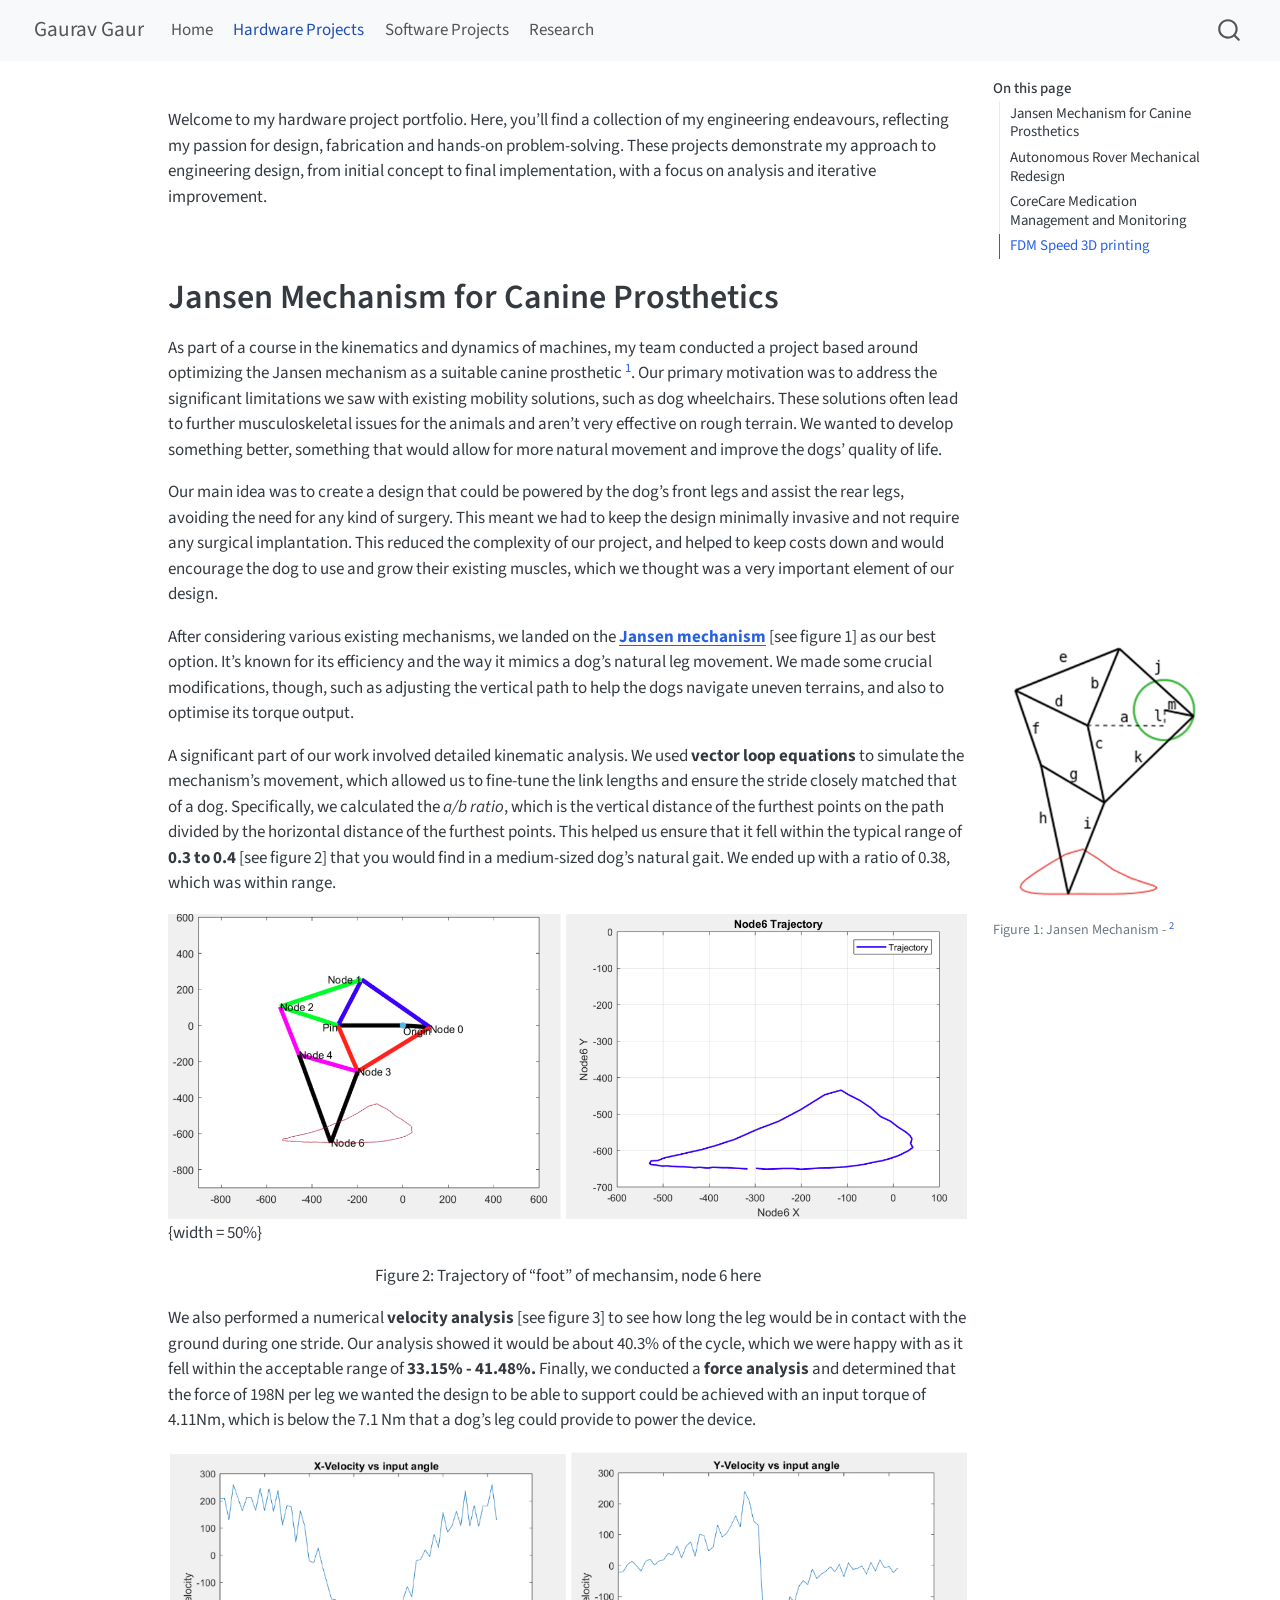
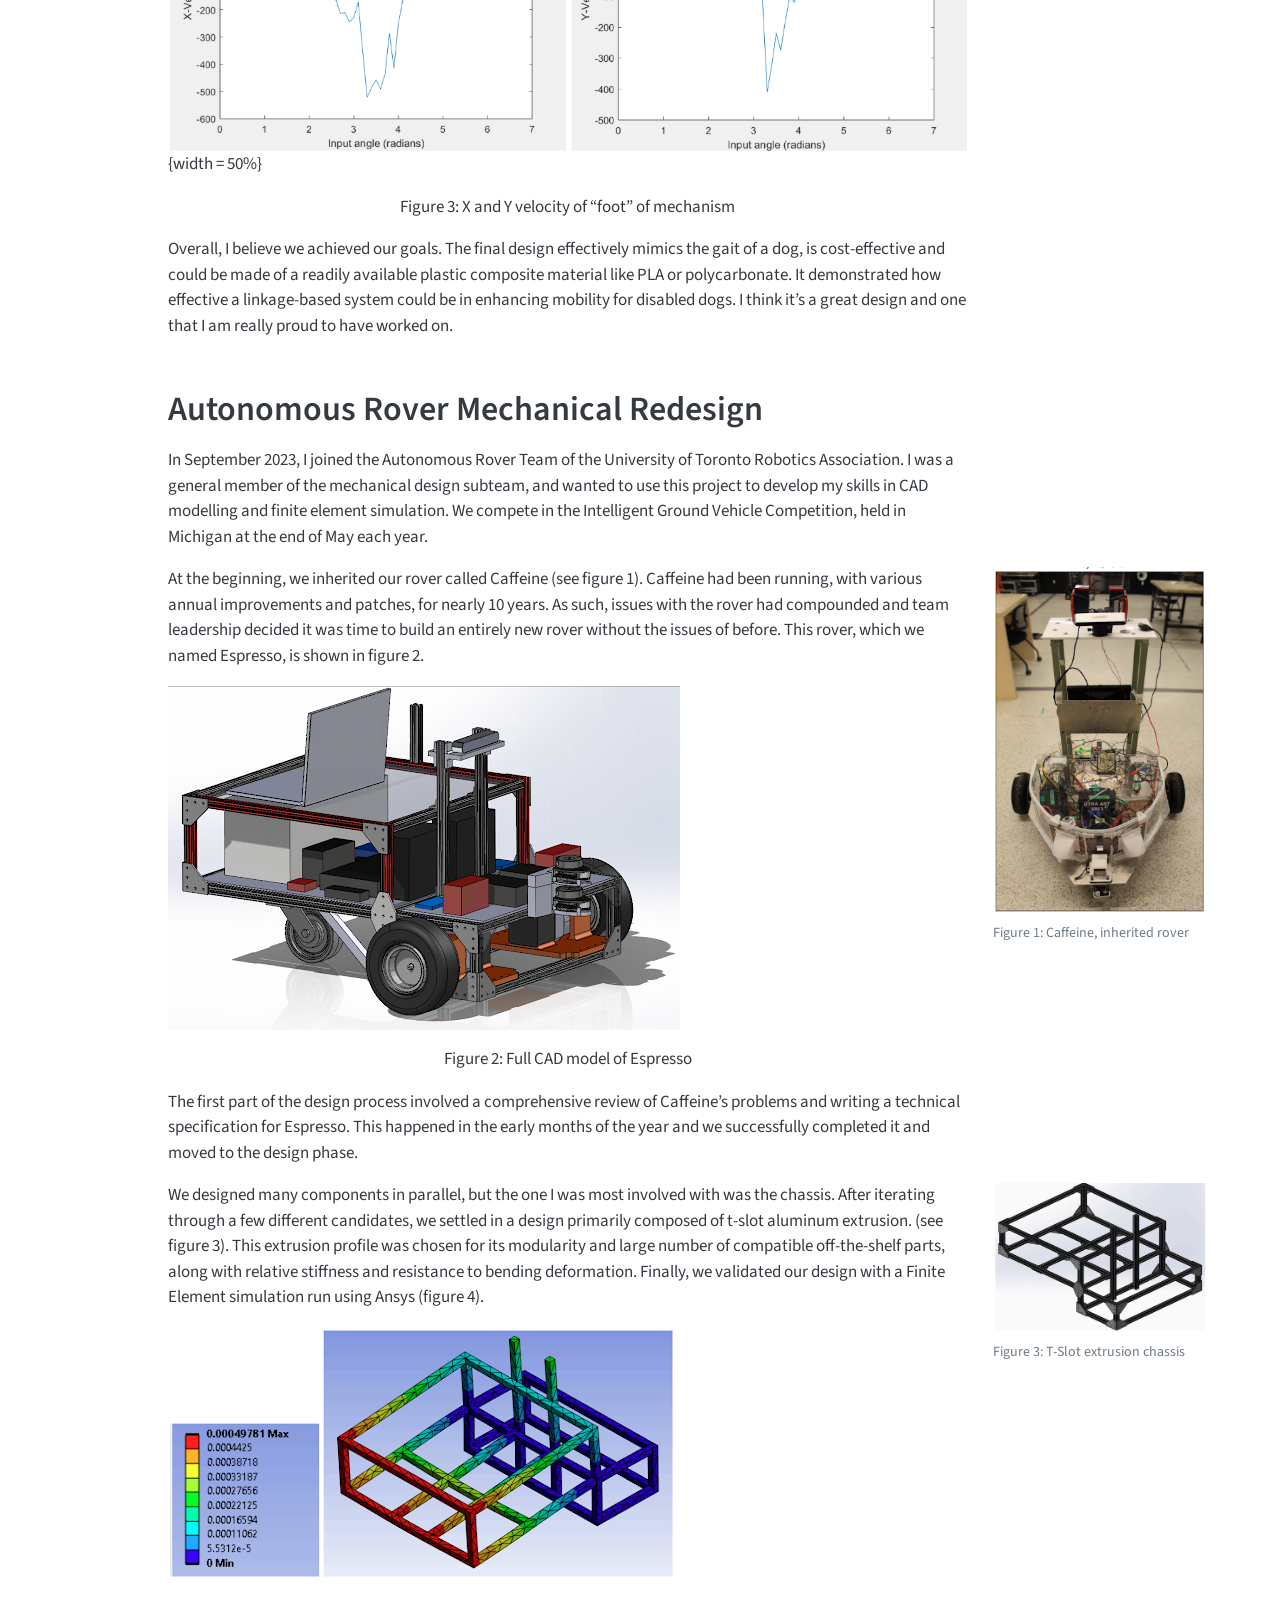
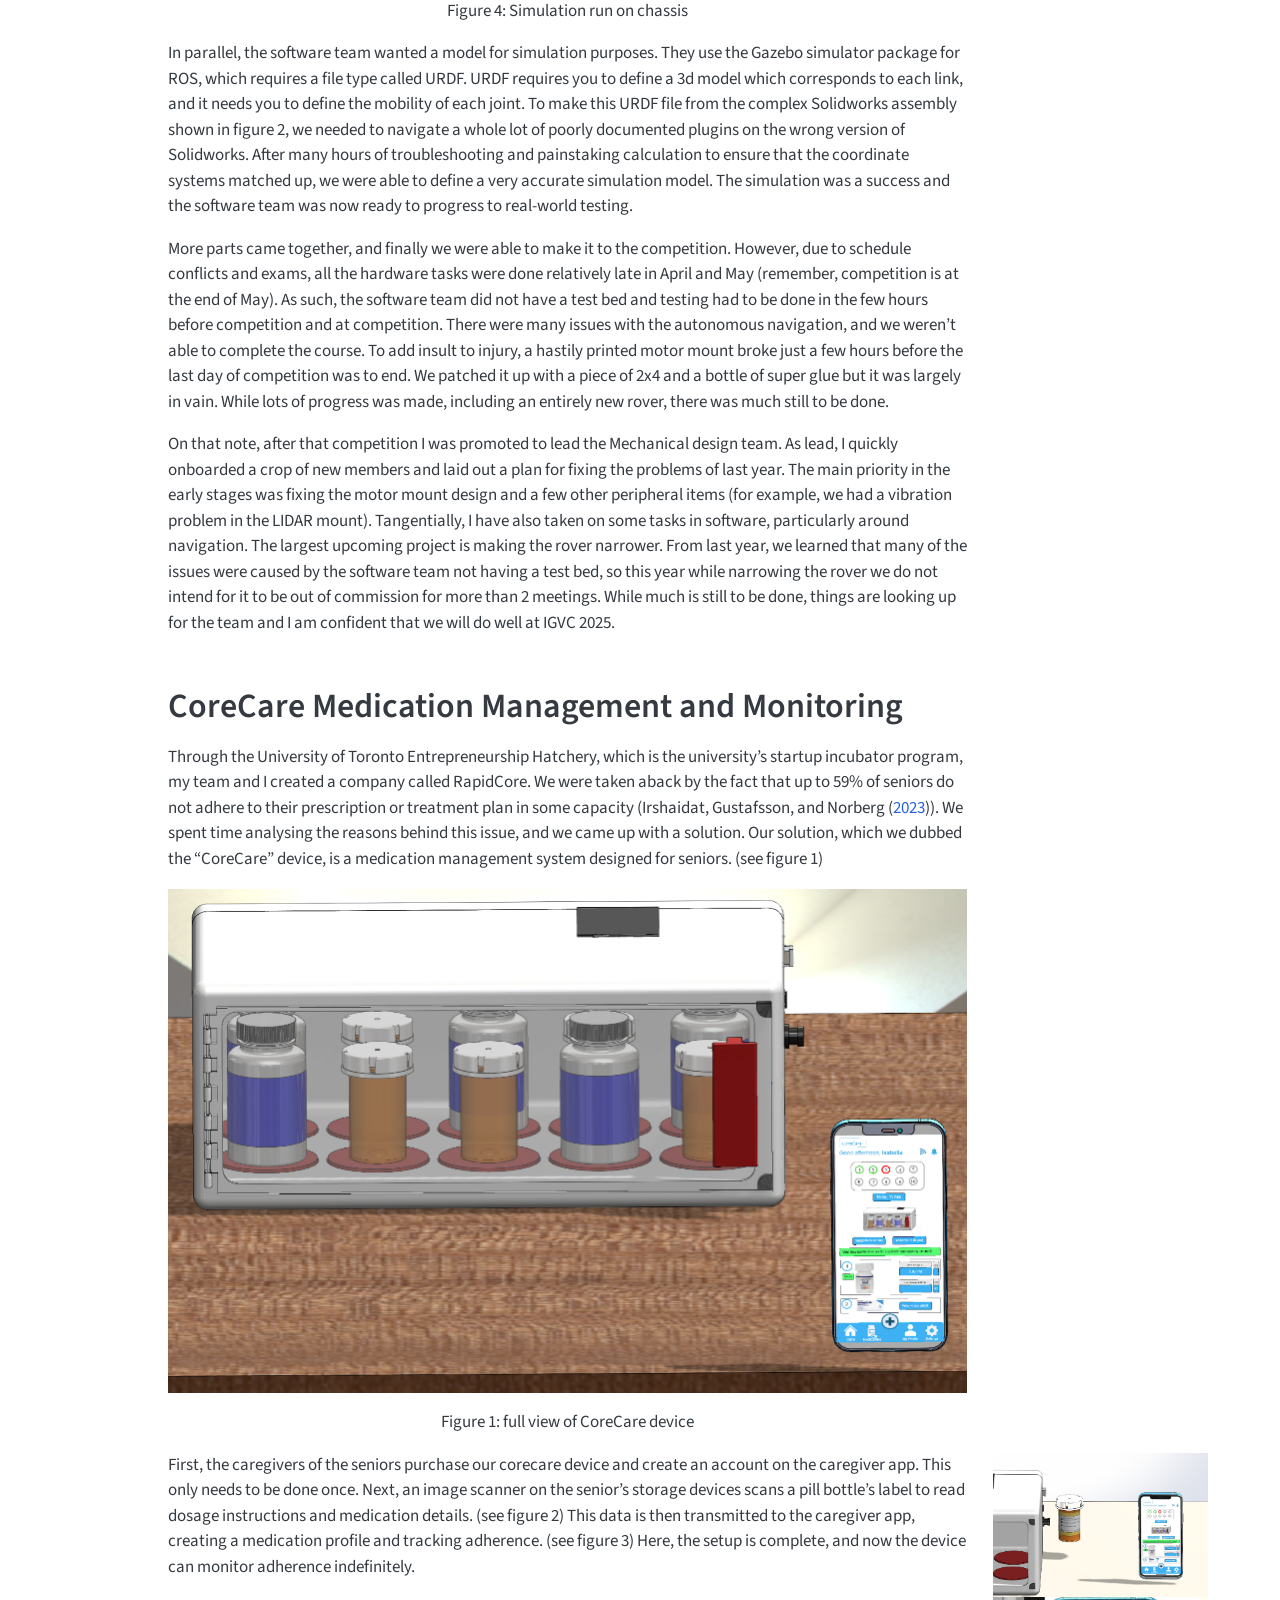
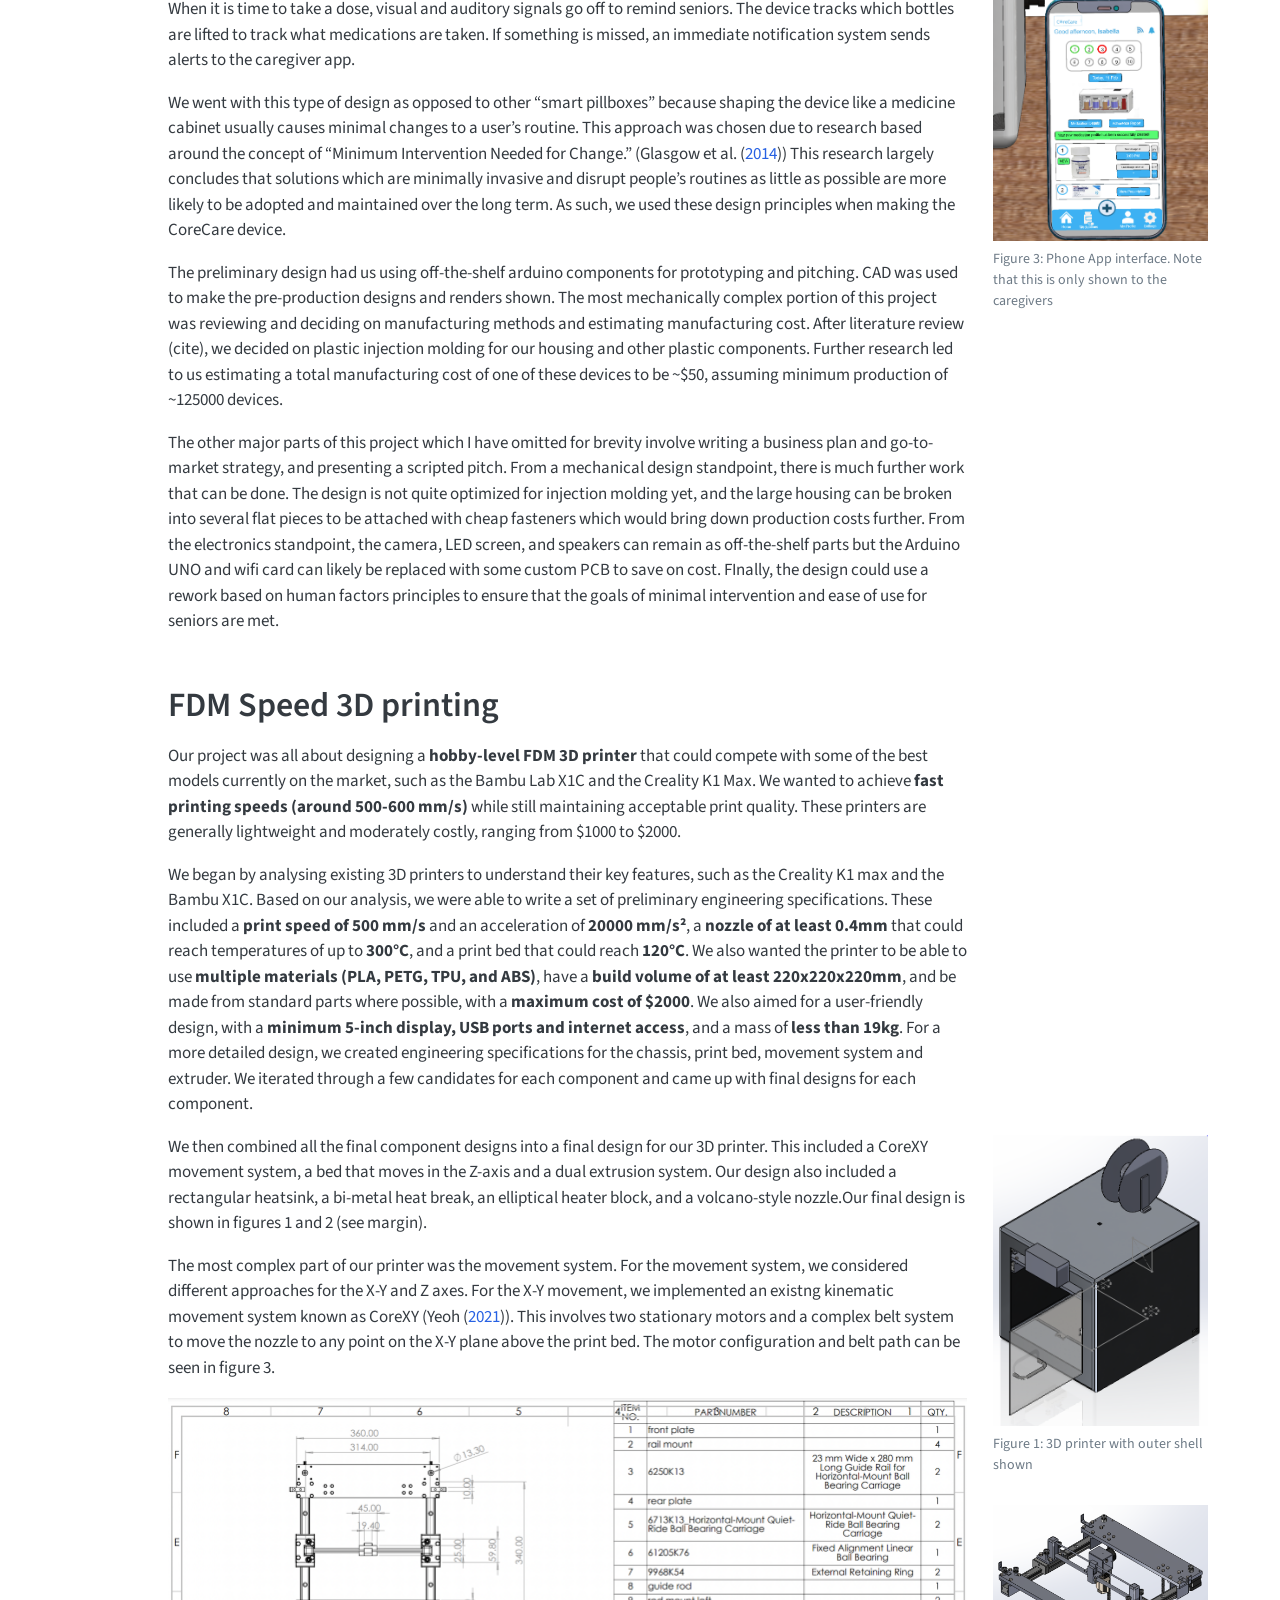
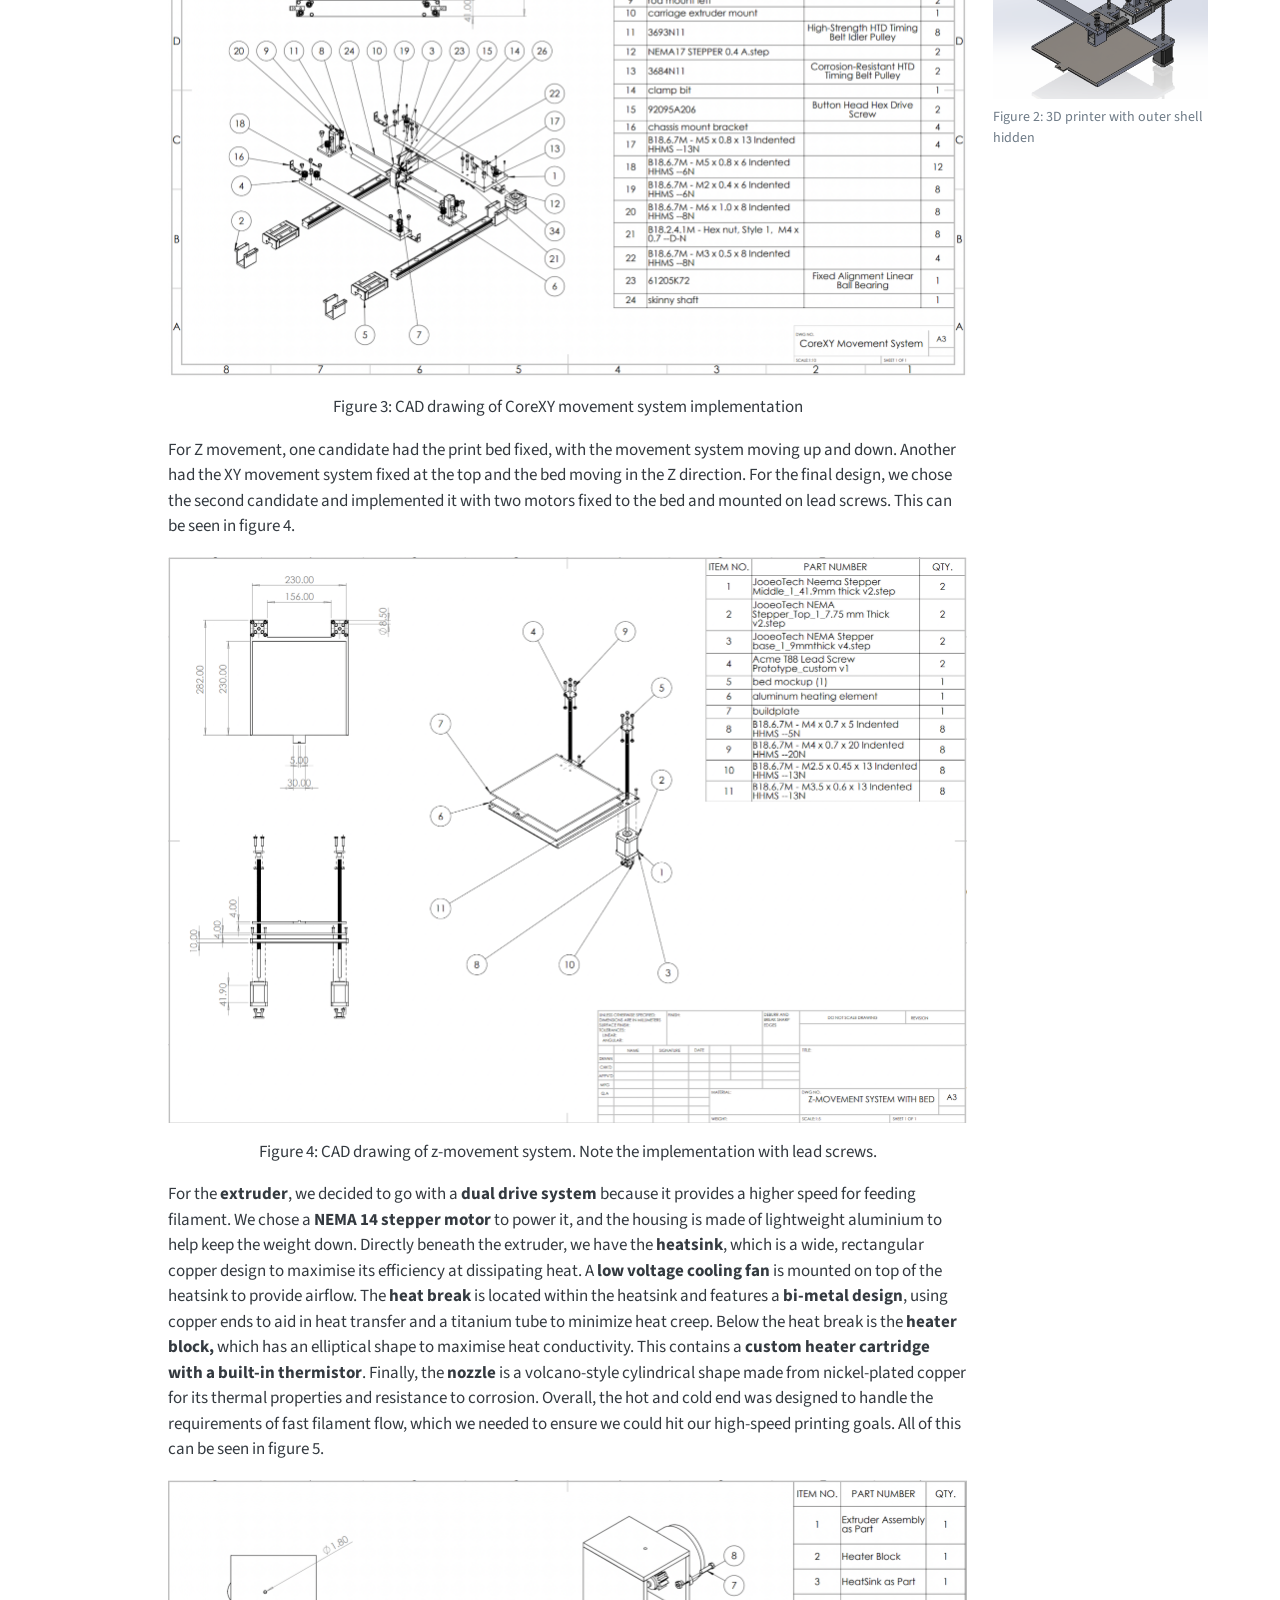
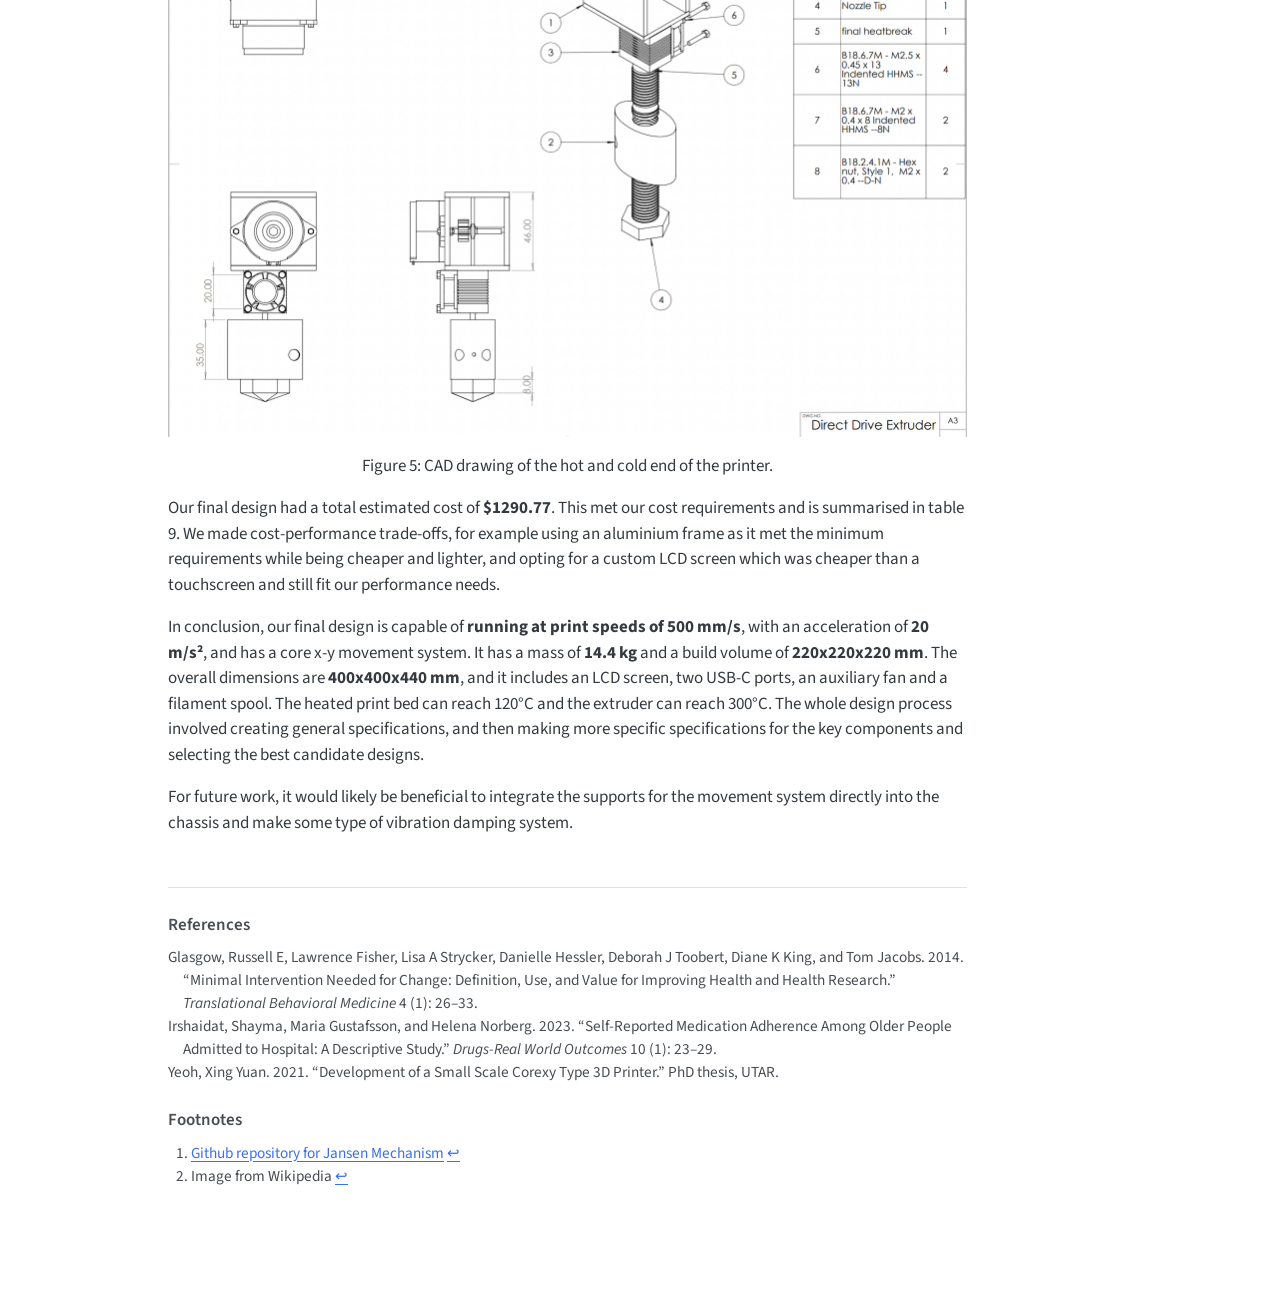
==== commit b376ed30: "Oct 27, 2025 website update note: previous commits were lost, website was first created in Dec 2024" ====
--- a/hardware.html
+++ b/hardware.html
@@ -2,7 +2,7 @@
 <html xmlns="http://www.w3.org/1999/xhtml" lang="en" xml:lang="en"><head>
 
 <meta charset="utf-8">
-<meta name="generator" content="quarto-1.6.39">
+<meta name="generator" content="quarto-1.8.24">
 
 <meta name="viewport" content="width=device-width, initial-scale=1.0, user-scalable=yes">
 
@@ -50,15 +50,17 @@
 <script src="site_libs/quarto-search/fuse.min.js"></script>
 <script src="site_libs/quarto-search/quarto-search.js"></script>
 <meta name="quarto:offset" content="./">
-<script src="site_libs/quarto-html/quarto.js"></script>
+<script src="site_libs/quarto-html/quarto.js" type="module"></script>
+<script src="site_libs/quarto-html/tabsets/tabsets.js" type="module"></script>
+<script src="site_libs/quarto-html/axe/axe-check.js" type="module"></script>
 <script src="site_libs/quarto-html/popper.min.js"></script>
 <script src="site_libs/quarto-html/tippy.umd.min.js"></script>
 <script src="site_libs/quarto-html/anchor.min.js"></script>
 <link href="site_libs/quarto-html/tippy.css" rel="stylesheet">
-<link href="site_libs/quarto-html/quarto-syntax-highlighting-e26003cea8cd680ca0c55a263523d882.css" rel="stylesheet" id="quarto-text-highlighting-styles">
+<link href="site_libs/quarto-html/quarto-syntax-highlighting-dc55a5b9e770e841cd82e46aadbfb9b0.css" rel="stylesheet" id="quarto-text-highlighting-styles">
 <script src="site_libs/bootstrap/bootstrap.min.js"></script>
 <link href="site_libs/bootstrap/bootstrap-icons.css" rel="stylesheet">
-<link href="site_libs/bootstrap/bootstrap-efa7e98065a4cd6c620c8244014e517a.min.css" rel="stylesheet" append-hash="true" id="quarto-bootstrap" data-mode="light">
+<link href="site_libs/bootstrap/bootstrap-e31584831b205ffbb2d98406f31c2a5b.min.css" rel="stylesheet" append-hash="true" id="quarto-bootstrap" data-mode="light">
 <script id="quarto-search-options" type="application/json">{
   "location": "navbar",
   "copy-button": false,
@@ -97,13 +99,15 @@
 <meta property="og:image:width" content="315">
 </head>
 
-<body class="nav-fixed">
+<body class="nav-fixed quarto-light">
 
 <div id="quarto-search-results"></div>
   <header id="quarto-header" class="headroom fixed-top">
     <nav class="navbar navbar-expand-lg " data-bs-theme="dark">
       <div class="navbar-container container-fluid">
       <div class="navbar-brand-container mx-auto">
+    <a href="./index.html" class="navbar-brand navbar-brand-logo">
+    </a>
     <a class="navbar-brand" href="./index.html">
     <span class="navbar-title">Gaurav Gaur</span>
     </a>
@@ -126,6 +130,10 @@
     <a class="nav-link" href="./software.html"> 
 <span class="menu-text">Software Projects</span></a>
   </li>  
+  <li class="nav-item">
+    <a class="nav-link" href="./research.html"> 
+<span class="menu-text">Research</span></a>
+  </li>  
 </ul>
           </div> <!-- /navcollapse -->
             <div class="quarto-navbar-tools">
@@ -328,236 +336,243 @@
 </ol>
 </section></div></main> <!-- /main -->
 <script id="quarto-html-after-body" type="application/javascript">
-window.document.addEventListener("DOMContentLoaded", function (event) {
-  const toggleBodyColorMode = (bsSheetEl) => {
-    const mode = bsSheetEl.getAttribute("data-mode");
-    const bodyEl = window.document.querySelector("body");
-    if (mode === "dark") {
-      bodyEl.classList.add("quarto-dark");
-      bodyEl.classList.remove("quarto-light");
-    } else {
-      bodyEl.classList.add("quarto-light");
-      bodyEl.classList.remove("quarto-dark");
-    }
-  }
-  const toggleBodyColorPrimary = () => {
-    const bsSheetEl = window.document.querySelector("link#quarto-bootstrap");
-    if (bsSheetEl) {
-      toggleBodyColorMode(bsSheetEl);
-    }
-  }
-  toggleBodyColorPrimary();  
-  const icon = "";
-  const anchorJS = new window.AnchorJS();
-  anchorJS.options = {
-    placement: 'right',
-    icon: icon
-  };
-  anchorJS.add('.anchored');
-  const isCodeAnnotation = (el) => {
-    for (const clz of el.classList) {
-      if (clz.startsWith('code-annotation-')) {                     
-        return true;
-      }
-    }
-    return false;
-  }
-  const onCopySuccess = function(e) {
-    // button target
-    const button = e.trigger;
-    // don't keep focus
-    button.blur();
-    // flash "checked"
-    button.classList.add('code-copy-button-checked');
-    var currentTitle = button.getAttribute("title");
-    button.setAttribute("title", "Copied!");
-    let tooltip;
-    if (window.bootstrap) {
-      button.setAttribute("data-bs-toggle", "tooltip");
-      button.setAttribute("data-bs-placement", "left");
-      button.setAttribute("data-bs-title", "Copied!");
-      tooltip = new bootstrap.Tooltip(button, 
-        { trigger: "manual", 
-          customClass: "code-copy-button-tooltip",
-          offset: [0, -8]});
-      tooltip.show();    
-    }
-    setTimeout(function() {
-      if (tooltip) {
-        tooltip.hide();
-        button.removeAttribute("data-bs-title");
-        button.removeAttribute("data-bs-toggle");
-        button.removeAttribute("data-bs-placement");
-      }
-      button.setAttribute("title", currentTitle);
-      button.classList.remove('code-copy-button-checked');
-    }, 1000);
-    // clear code selection
-    e.clearSelection();
-  }
-  const getTextToCopy = function(trigger) {
-      const codeEl = trigger.previousElementSibling.cloneNode(true);
+  window.document.addEventListener("DOMContentLoaded", function (event) {
+    const icon = "";
+    const anchorJS = new window.AnchorJS();
+    anchorJS.options = {
+      placement: 'right',
+      icon: icon
+    };
+    anchorJS.add('.anchored');
+    const isCodeAnnotation = (el) => {
+      for (const clz of el.classList) {
+        if (clz.startsWith('code-annotation-')) {                     
+          return true;
+        }
+      }
+      return false;
+    }
+    const onCopySuccess = function(e) {
+      // button target
+      const button = e.trigger;
+      // don't keep focus
+      button.blur();
+      // flash "checked"
+      button.classList.add('code-copy-button-checked');
+      var currentTitle = button.getAttribute("title");
+      button.setAttribute("title", "Copied!");
+      let tooltip;
+      if (window.bootstrap) {
+        button.setAttribute("data-bs-toggle", "tooltip");
+        button.setAttribute("data-bs-placement", "left");
+        button.setAttribute("data-bs-title", "Copied!");
+        tooltip = new bootstrap.Tooltip(button, 
+          { trigger: "manual", 
+            customClass: "code-copy-button-tooltip",
+            offset: [0, -8]});
+        tooltip.show();    
+      }
+      setTimeout(function() {
+        if (tooltip) {
+          tooltip.hide();
+          button.removeAttribute("data-bs-title");
+          button.removeAttribute("data-bs-toggle");
+          button.removeAttribute("data-bs-placement");
+        }
+        button.setAttribute("title", currentTitle);
+        button.classList.remove('code-copy-button-checked');
+      }, 1000);
+      // clear code selection
+      e.clearSelection();
+    }
+    const getTextToCopy = function(trigger) {
+      const outerScaffold = trigger.parentElement.cloneNode(true);
+      const codeEl = outerScaffold.querySelector('code');
       for (const childEl of codeEl.children) {
         if (isCodeAnnotation(childEl)) {
           childEl.remove();
         }
       }
       return codeEl.innerText;
-  }
-  const clipboard = new window.ClipboardJS('.code-copy-button:not([data-in-quarto-modal])', {
-    text: getTextToCopy
-  });
-  clipboard.on('success', onCopySuccess);
-  if (window.document.getElementById('quarto-embedded-source-code-modal')) {
-    const clipboardModal = new window.ClipboardJS('.code-copy-button[data-in-quarto-modal]', {
-      text: getTextToCopy,
-      container: window.document.getElementById('quarto-embedded-source-code-modal')
+    }
+    const clipboard = new window.ClipboardJS('.code-copy-button:not([data-in-quarto-modal])', {
+      text: getTextToCopy
     });
-    clipboardModal.on('success', onCopySuccess);
-  }
-    var localhostRegex = new RegExp(/^(?:http|https):\/\/localhost\:?[0-9]*\//);
-    var mailtoRegex = new RegExp(/^mailto:/);
-      var filterRegex = new RegExp("https:\/\/1gaurg1\.github\.io");
-    var isInternal = (href) => {
-        return filterRegex.test(href) || localhostRegex.test(href) || mailtoRegex.test(href);
-    }
-    // Inspect non-navigation links and adorn them if external
- 	var links = window.document.querySelectorAll('a[href]:not(.nav-link):not(.navbar-brand):not(.toc-action):not(.sidebar-link):not(.sidebar-item-toggle):not(.pagination-link):not(.no-external):not([aria-hidden]):not(.dropdown-item):not(.quarto-navigation-tool):not(.about-link)');
-    for (var i=0; i<links.length; i++) {
-      const link = links[i];
-      if (!isInternal(link.href)) {
-        // undo the damage that might have been done by quarto-nav.js in the case of
-        // links that we want to consider external
-        if (link.dataset.originalHref !== undefined) {
-          link.href = link.dataset.originalHref;
-        }
-      }
-    }
-  function tippyHover(el, contentFn, onTriggerFn, onUntriggerFn) {
-    const config = {
-      allowHTML: true,
-      maxWidth: 500,
-      delay: 100,
-      arrow: false,
-      appendTo: function(el) {
-          return el.parentElement;
-      },
-      interactive: true,
-      interactiveBorder: 10,
-      theme: 'quarto',
-      placement: 'bottom-start',
-    };
-    if (contentFn) {
-      config.content = contentFn;
-    }
-    if (onTriggerFn) {
-      config.onTrigger = onTriggerFn;
-    }
-    if (onUntriggerFn) {
-      config.onUntrigger = onUntriggerFn;
-    }
-    window.tippy(el, config); 
-  }
-  const noterefs = window.document.querySelectorAll('a[role="doc-noteref"]');
-  for (var i=0; i<noterefs.length; i++) {
-    const ref = noterefs[i];
-    tippyHover(ref, function() {
-      // use id or data attribute instead here
-      let href = ref.getAttribute('data-footnote-href') || ref.getAttribute('href');
-      try { href = new URL(href).hash; } catch {}
-      const id = href.replace(/^#\/?/, "");
-      const note = window.document.getElementById(id);
-      if (note) {
-        return note.innerHTML;
+    clipboard.on('success', onCopySuccess);
+    if (window.document.getElementById('quarto-embedded-source-code-modal')) {
+      const clipboardModal = new window.ClipboardJS('.code-copy-button[data-in-quarto-modal]', {
+        text: getTextToCopy,
+        container: window.document.getElementById('quarto-embedded-source-code-modal')
+      });
+      clipboardModal.on('success', onCopySuccess);
+    }
+      var localhostRegex = new RegExp(/^(?:http|https):\/\/localhost\:?[0-9]*\//);
+      var mailtoRegex = new RegExp(/^mailto:/);
+        var filterRegex = new RegExp("https:\/\/1gaurg1\.github\.io");
+      var isInternal = (href) => {
+          return filterRegex.test(href) || localhostRegex.test(href) || mailtoRegex.test(href);
+      }
+      // Inspect non-navigation links and adorn them if external
+     var links = window.document.querySelectorAll('a[href]:not(.nav-link):not(.navbar-brand):not(.toc-action):not(.sidebar-link):not(.sidebar-item-toggle):not(.pagination-link):not(.no-external):not([aria-hidden]):not(.dropdown-item):not(.quarto-navigation-tool):not(.about-link)');
+      for (var i=0; i<links.length; i++) {
+        const link = links[i];
+        if (!isInternal(link.href)) {
+          // undo the damage that might have been done by quarto-nav.js in the case of
+          // links that we want to consider external
+          if (link.dataset.originalHref !== undefined) {
+            link.href = link.dataset.originalHref;
+          }
+        }
+      }
+    function tippyHover(el, contentFn, onTriggerFn, onUntriggerFn) {
+      const config = {
+        allowHTML: true,
+        maxWidth: 500,
+        delay: 100,
+        arrow: false,
+        appendTo: function(el) {
+            return el.parentElement;
+        },
+        interactive: true,
+        interactiveBorder: 10,
+        theme: 'quarto',
+        placement: 'bottom-start',
+      };
+      if (contentFn) {
+        config.content = contentFn;
+      }
+      if (onTriggerFn) {
+        config.onTrigger = onTriggerFn;
+      }
+      if (onUntriggerFn) {
+        config.onUntrigger = onUntriggerFn;
+      }
+      window.tippy(el, config); 
+    }
+    const noterefs = window.document.querySelectorAll('a[role="doc-noteref"]');
+    for (var i=0; i<noterefs.length; i++) {
+      const ref = noterefs[i];
+      tippyHover(ref, function() {
+        // use id or data attribute instead here
+        let href = ref.getAttribute('data-footnote-href') || ref.getAttribute('href');
+        try { href = new URL(href).hash; } catch {}
+        const id = href.replace(/^#\/?/, "");
+        const note = window.document.getElementById(id);
+        if (note) {
+          return note.innerHTML;
+        } else {
+          return "";
+        }
+      });
+    }
+    const xrefs = window.document.querySelectorAll('a.quarto-xref');
+    const processXRef = (id, note) => {
+      // Strip column container classes
+      const stripColumnClz = (el) => {
+        el.classList.remove("page-full", "page-columns");
+        if (el.children) {
+          for (const child of el.children) {
+            stripColumnClz(child);
+          }
+        }
+      }
+      stripColumnClz(note)
+      if (id === null || id.startsWith('sec-')) {
+        // Special case sections, only their first couple elements
+        const container = document.createElement("div");
+        if (note.children && note.children.length > 2) {
+          container.appendChild(note.children[0].cloneNode(true));
+          for (let i = 1; i < note.children.length; i++) {
+            const child = note.children[i];
+            if (child.tagName === "P" && child.innerText === "") {
+              continue;
+            } else {
+              container.appendChild(child.cloneNode(true));
+              break;
+            }
+          }
+          if (window.Quarto?.typesetMath) {
+            window.Quarto.typesetMath(container);
+          }
+          return container.innerHTML
+        } else {
+          if (window.Quarto?.typesetMath) {
+            window.Quarto.typesetMath(note);
+          }
+          return note.innerHTML;
+        }
       } else {
-        return "";
-      }
-    });
-  }
-  const xrefs = window.document.querySelectorAll('a.quarto-xref');
-  const processXRef = (id, note) => {
-    // Strip column container classes
-    const stripColumnClz = (el) => {
-      el.classList.remove("page-full", "page-columns");
-      if (el.children) {
-        for (const child of el.children) {
-          stripColumnClz(child);
-        }
-      }
-    }
-    stripColumnClz(note)
-    if (id === null || id.startsWith('sec-')) {
-      // Special case sections, only their first couple elements
-      const container = document.createElement("div");
-      if (note.children && note.children.length > 2) {
-        container.appendChild(note.children[0].cloneNode(true));
-        for (let i = 1; i < note.children.length; i++) {
-          const child = note.children[i];
-          if (child.tagName === "P" && child.innerText === "") {
-            continue;
-          } else {
-            container.appendChild(child.cloneNode(true));
-            break;
-          }
-        }
-        if (window.Quarto?.typesetMath) {
-          window.Quarto.typesetMath(container);
-        }
-        return container.innerHTML
-      } else {
+        // Remove any anchor links if they are present
+        const anchorLink = note.querySelector('a.anchorjs-link');
+        if (anchorLink) {
+          anchorLink.remove();
+        }
         if (window.Quarto?.typesetMath) {
           window.Quarto.typesetMath(note);
         }
-        return note.innerHTML;
-      }
-    } else {
-      // Remove any anchor links if they are present
-      const anchorLink = note.querySelector('a.anchorjs-link');
-      if (anchorLink) {
-        anchorLink.remove();
-      }
-      if (window.Quarto?.typesetMath) {
-        window.Quarto.typesetMath(note);
-      }
-      if (note.classList.contains("callout")) {
-        return note.outerHTML;
-      } else {
-        return note.innerHTML;
-      }
-    }
-  }
-  for (var i=0; i<xrefs.length; i++) {
-    const xref = xrefs[i];
-    tippyHover(xref, undefined, function(instance) {
-      instance.disable();
-      let url = xref.getAttribute('href');
-      let hash = undefined; 
-      if (url.startsWith('#')) {
-        hash = url;
-      } else {
-        try { hash = new URL(url).hash; } catch {}
-      }
-      if (hash) {
-        const id = hash.replace(/^#\/?/, "");
-        const note = window.document.getElementById(id);
-        if (note !== null) {
-          try {
-            const html = processXRef(id, note.cloneNode(true));
-            instance.setContent(html);
-          } finally {
-            instance.enable();
-            instance.show();
-          }
+        if (note.classList.contains("callout")) {
+          return note.outerHTML;
         } else {
-          // See if we can fetch this
-          fetch(url.split('#')[0])
+          return note.innerHTML;
+        }
+      }
+    }
+    for (var i=0; i<xrefs.length; i++) {
+      const xref = xrefs[i];
+      tippyHover(xref, undefined, function(instance) {
+        instance.disable();
+        let url = xref.getAttribute('href');
+        let hash = undefined; 
+        if (url.startsWith('#')) {
+          hash = url;
+        } else {
+          try { hash = new URL(url).hash; } catch {}
+        }
+        if (hash) {
+          const id = hash.replace(/^#\/?/, "");
+          const note = window.document.getElementById(id);
+          if (note !== null) {
+            try {
+              const html = processXRef(id, note.cloneNode(true));
+              instance.setContent(html);
+            } finally {
+              instance.enable();
+              instance.show();
+            }
+          } else {
+            // See if we can fetch this
+            fetch(url.split('#')[0])
+            .then(res => res.text())
+            .then(html => {
+              const parser = new DOMParser();
+              const htmlDoc = parser.parseFromString(html, "text/html");
+              const note = htmlDoc.getElementById(id);
+              if (note !== null) {
+                const html = processXRef(id, note);
+                instance.setContent(html);
+              } 
+            }).finally(() => {
+              instance.enable();
+              instance.show();
+            });
+          }
+        } else {
+          // See if we can fetch a full url (with no hash to target)
+          // This is a special case and we should probably do some content thinning / targeting
+          fetch(url)
           .then(res => res.text())
           .then(html => {
             const parser = new DOMParser();
             const htmlDoc = parser.parseFromString(html, "text/html");
-            const note = htmlDoc.getElementById(id);
+            const note = htmlDoc.querySelector('main.content');
             if (note !== null) {
-              const html = processXRef(id, note);
+              // This should only happen for chapter cross references
+              // (since there is no id in the URL)
+              // remove the first header
+              if (note.children.length > 0 && note.children[0].tagName === "HEADER") {
+                note.children[0].remove();
+              }
+              const html = processXRef(null, note);
               instance.setContent(html);
             } 
           }).finally(() => {
@@ -565,185 +580,161 @@
             instance.show();
           });
         }
+      }, function(instance) {
+      });
+    }
+        let selectedAnnoteEl;
+        const selectorForAnnotation = ( cell, annotation) => {
+          let cellAttr = 'data-code-cell="' + cell + '"';
+          let lineAttr = 'data-code-annotation="' +  annotation + '"';
+          const selector = 'span[' + cellAttr + '][' + lineAttr + ']';
+          return selector;
+        }
+        const selectCodeLines = (annoteEl) => {
+          const doc = window.document;
+          const targetCell = annoteEl.getAttribute("data-target-cell");
+          const targetAnnotation = annoteEl.getAttribute("data-target-annotation");
+          const annoteSpan = window.document.querySelector(selectorForAnnotation(targetCell, targetAnnotation));
+          const lines = annoteSpan.getAttribute("data-code-lines").split(",");
+          const lineIds = lines.map((line) => {
+            return targetCell + "-" + line;
+          })
+          let top = null;
+          let height = null;
+          let parent = null;
+          if (lineIds.length > 0) {
+              //compute the position of the single el (top and bottom and make a div)
+              const el = window.document.getElementById(lineIds[0]);
+              top = el.offsetTop;
+              height = el.offsetHeight;
+              parent = el.parentElement.parentElement;
+            if (lineIds.length > 1) {
+              const lastEl = window.document.getElementById(lineIds[lineIds.length - 1]);
+              const bottom = lastEl.offsetTop + lastEl.offsetHeight;
+              height = bottom - top;
+            }
+            if (top !== null && height !== null && parent !== null) {
+              // cook up a div (if necessary) and position it 
+              let div = window.document.getElementById("code-annotation-line-highlight");
+              if (div === null) {
+                div = window.document.createElement("div");
+                div.setAttribute("id", "code-annotation-line-highlight");
+                div.style.position = 'absolute';
+                parent.appendChild(div);
+              }
+              div.style.top = top - 2 + "px";
+              div.style.height = height + 4 + "px";
+              div.style.left = 0;
+              let gutterDiv = window.document.getElementById("code-annotation-line-highlight-gutter");
+              if (gutterDiv === null) {
+                gutterDiv = window.document.createElement("div");
+                gutterDiv.setAttribute("id", "code-annotation-line-highlight-gutter");
+                gutterDiv.style.position = 'absolute';
+                const codeCell = window.document.getElementById(targetCell);
+                const gutter = codeCell.querySelector('.code-annotation-gutter');
+                gutter.appendChild(gutterDiv);
+              }
+              gutterDiv.style.top = top - 2 + "px";
+              gutterDiv.style.height = height + 4 + "px";
+            }
+            selectedAnnoteEl = annoteEl;
+          }
+        };
+        const unselectCodeLines = () => {
+          const elementsIds = ["code-annotation-line-highlight", "code-annotation-line-highlight-gutter"];
+          elementsIds.forEach((elId) => {
+            const div = window.document.getElementById(elId);
+            if (div) {
+              div.remove();
+            }
+          });
+          selectedAnnoteEl = undefined;
+        };
+          // Handle positioning of the toggle
+      window.addEventListener(
+        "resize",
+        throttle(() => {
+          elRect = undefined;
+          if (selectedAnnoteEl) {
+            selectCodeLines(selectedAnnoteEl);
+          }
+        }, 10)
+      );
+      function throttle(fn, ms) {
+      let throttle = false;
+      let timer;
+        return (...args) => {
+          if(!throttle) { // first call gets through
+              fn.apply(this, args);
+              throttle = true;
+          } else { // all the others get throttled
+              if(timer) clearTimeout(timer); // cancel #2
+              timer = setTimeout(() => {
+                fn.apply(this, args);
+                timer = throttle = false;
+              }, ms);
+          }
+        };
+      }
+        // Attach click handler to the DT
+        const annoteDls = window.document.querySelectorAll('dt[data-target-cell]');
+        for (const annoteDlNode of annoteDls) {
+          annoteDlNode.addEventListener('click', (event) => {
+            const clickedEl = event.target;
+            if (clickedEl !== selectedAnnoteEl) {
+              unselectCodeLines();
+              const activeEl = window.document.querySelector('dt[data-target-cell].code-annotation-active');
+              if (activeEl) {
+                activeEl.classList.remove('code-annotation-active');
+              }
+              selectCodeLines(clickedEl);
+              clickedEl.classList.add('code-annotation-active');
+            } else {
+              // Unselect the line
+              unselectCodeLines();
+              clickedEl.classList.remove('code-annotation-active');
+            }
+          });
+        }
+    const findCites = (el) => {
+      const parentEl = el.parentElement;
+      if (parentEl) {
+        const cites = parentEl.dataset.cites;
+        if (cites) {
+          return {
+            el,
+            cites: cites.split(' ')
+          };
+        } else {
+          return findCites(el.parentElement)
+        }
       } else {
-        // See if we can fetch a full url (with no hash to target)
-        // This is a special case and we should probably do some content thinning / targeting
-        fetch(url)
-        .then(res => res.text())
-        .then(html => {
-          const parser = new DOMParser();
-          const htmlDoc = parser.parseFromString(html, "text/html");
-          const note = htmlDoc.querySelector('main.content');
-          if (note !== null) {
-            // This should only happen for chapter cross references
-            // (since there is no id in the URL)
-            // remove the first header
-            if (note.children.length > 0 && note.children[0].tagName === "HEADER") {
-              note.children[0].remove();
+        return undefined;
+      }
+    };
+    var bibliorefs = window.document.querySelectorAll('a[role="doc-biblioref"]');
+    for (var i=0; i<bibliorefs.length; i++) {
+      const ref = bibliorefs[i];
+      const citeInfo = findCites(ref);
+      if (citeInfo) {
+        tippyHover(citeInfo.el, function() {
+          var popup = window.document.createElement('div');
+          citeInfo.cites.forEach(function(cite) {
+            var citeDiv = window.document.createElement('div');
+            citeDiv.classList.add('hanging-indent');
+            citeDiv.classList.add('csl-entry');
+            var biblioDiv = window.document.getElementById('ref-' + cite);
+            if (biblioDiv) {
+              citeDiv.innerHTML = biblioDiv.innerHTML;
             }
-            const html = processXRef(null, note);
-            instance.setContent(html);
-          } 
-        }).finally(() => {
-          instance.enable();
-          instance.show();
+            popup.appendChild(citeDiv);
+          });
+          return popup.innerHTML;
         });
       }
-    }, function(instance) {
-    });
-  }
-      let selectedAnnoteEl;
-      const selectorForAnnotation = ( cell, annotation) => {
-        let cellAttr = 'data-code-cell="' + cell + '"';
-        let lineAttr = 'data-code-annotation="' +  annotation + '"';
-        const selector = 'span[' + cellAttr + '][' + lineAttr + ']';
-        return selector;
-      }
-      const selectCodeLines = (annoteEl) => {
-        const doc = window.document;
-        const targetCell = annoteEl.getAttribute("data-target-cell");
-        const targetAnnotation = annoteEl.getAttribute("data-target-annotation");
-        const annoteSpan = window.document.querySelector(selectorForAnnotation(targetCell, targetAnnotation));
-        const lines = annoteSpan.getAttribute("data-code-lines").split(",");
-        const lineIds = lines.map((line) => {
-          return targetCell + "-" + line;
-        })
-        let top = null;
-        let height = null;
-        let parent = null;
-        if (lineIds.length > 0) {
-            //compute the position of the single el (top and bottom and make a div)
-            const el = window.document.getElementById(lineIds[0]);
-            top = el.offsetTop;
-            height = el.offsetHeight;
-            parent = el.parentElement.parentElement;
-          if (lineIds.length > 1) {
-            const lastEl = window.document.getElementById(lineIds[lineIds.length - 1]);
-            const bottom = lastEl.offsetTop + lastEl.offsetHeight;
-            height = bottom - top;
-          }
-          if (top !== null && height !== null && parent !== null) {
-            // cook up a div (if necessary) and position it 
-            let div = window.document.getElementById("code-annotation-line-highlight");
-            if (div === null) {
-              div = window.document.createElement("div");
-              div.setAttribute("id", "code-annotation-line-highlight");
-              div.style.position = 'absolute';
-              parent.appendChild(div);
-            }
-            div.style.top = top - 2 + "px";
-            div.style.height = height + 4 + "px";
-            div.style.left = 0;
-            let gutterDiv = window.document.getElementById("code-annotation-line-highlight-gutter");
-            if (gutterDiv === null) {
-              gutterDiv = window.document.createElement("div");
-              gutterDiv.setAttribute("id", "code-annotation-line-highlight-gutter");
-              gutterDiv.style.position = 'absolute';
-              const codeCell = window.document.getElementById(targetCell);
-              const gutter = codeCell.querySelector('.code-annotation-gutter');
-              gutter.appendChild(gutterDiv);
-            }
-            gutterDiv.style.top = top - 2 + "px";
-            gutterDiv.style.height = height + 4 + "px";
-          }
-          selectedAnnoteEl = annoteEl;
-        }
-      };
-      const unselectCodeLines = () => {
-        const elementsIds = ["code-annotation-line-highlight", "code-annotation-line-highlight-gutter"];
-        elementsIds.forEach((elId) => {
-          const div = window.document.getElementById(elId);
-          if (div) {
-            div.remove();
-          }
-        });
-        selectedAnnoteEl = undefined;
-      };
-        // Handle positioning of the toggle
-    window.addEventListener(
-      "resize",
-      throttle(() => {
-        elRect = undefined;
-        if (selectedAnnoteEl) {
-          selectCodeLines(selectedAnnoteEl);
-        }
-      }, 10)
-    );
-    function throttle(fn, ms) {
-    let throttle = false;
-    let timer;
-      return (...args) => {
-        if(!throttle) { // first call gets through
-            fn.apply(this, args);
-            throttle = true;
-        } else { // all the others get throttled
-            if(timer) clearTimeout(timer); // cancel #2
-            timer = setTimeout(() => {
-              fn.apply(this, args);
-              timer = throttle = false;
-            }, ms);
-        }
-      };
-    }
-      // Attach click handler to the DT
-      const annoteDls = window.document.querySelectorAll('dt[data-target-cell]');
-      for (const annoteDlNode of annoteDls) {
-        annoteDlNode.addEventListener('click', (event) => {
-          const clickedEl = event.target;
-          if (clickedEl !== selectedAnnoteEl) {
-            unselectCodeLines();
-            const activeEl = window.document.querySelector('dt[data-target-cell].code-annotation-active');
-            if (activeEl) {
-              activeEl.classList.remove('code-annotation-active');
-            }
-            selectCodeLines(clickedEl);
-            clickedEl.classList.add('code-annotation-active');
-          } else {
-            // Unselect the line
-            unselectCodeLines();
-            clickedEl.classList.remove('code-annotation-active');
-          }
-        });
-      }
-  const findCites = (el) => {
-    const parentEl = el.parentElement;
-    if (parentEl) {
-      const cites = parentEl.dataset.cites;
-      if (cites) {
-        return {
-          el,
-          cites: cites.split(' ')
-        };
-      } else {
-        return findCites(el.parentElement)
-      }
-    } else {
-      return undefined;
-    }
-  };
-  var bibliorefs = window.document.querySelectorAll('a[role="doc-biblioref"]');
-  for (var i=0; i<bibliorefs.length; i++) {
-    const ref = bibliorefs[i];
-    const citeInfo = findCites(ref);
-    if (citeInfo) {
-      tippyHover(citeInfo.el, function() {
-        var popup = window.document.createElement('div');
-        citeInfo.cites.forEach(function(cite) {
-          var citeDiv = window.document.createElement('div');
-          citeDiv.classList.add('hanging-indent');
-          citeDiv.classList.add('csl-entry');
-          var biblioDiv = window.document.getElementById('ref-' + cite);
-          if (biblioDiv) {
-            citeDiv.innerHTML = biblioDiv.innerHTML;
-          }
-          popup.appendChild(citeDiv);
-        });
-        return popup.innerHTML;
-      });
-    }
-  }
-});
-</script>
+    }
+  });
+  </script>
 </div> <!-- /content -->
 
 
--- a/site_libs/quarto-html/quarto-syntax-highlighting-dc55a5b9e770e841cd82e46aadbfb9b0.css
+++ b/site_libs/quarto-html/quarto-syntax-highlighting-dc55a5b9e770e841cd82e46aadbfb9b0.css
@@ -0,0 +1,236 @@
+/* quarto syntax highlight colors */
+:root {
+  --quarto-hl-ot-color: #003B4F;
+  --quarto-hl-at-color: #657422;
+  --quarto-hl-ss-color: #20794D;
+  --quarto-hl-an-color: #5E5E5E;
+  --quarto-hl-fu-color: #4758AB;
+  --quarto-hl-st-color: #20794D;
+  --quarto-hl-cf-color: #003B4F;
+  --quarto-hl-op-color: #5E5E5E;
+  --quarto-hl-er-color: #AD0000;
+  --quarto-hl-bn-color: #AD0000;
+  --quarto-hl-al-color: #AD0000;
+  --quarto-hl-va-color: #111111;
+  --quarto-hl-bu-color: inherit;
+  --quarto-hl-ex-color: inherit;
+  --quarto-hl-pp-color: #AD0000;
+  --quarto-hl-in-color: #5E5E5E;
+  --quarto-hl-vs-color: #20794D;
+  --quarto-hl-wa-color: #5E5E5E;
+  --quarto-hl-do-color: #5E5E5E;
+  --quarto-hl-im-color: #00769E;
+  --quarto-hl-ch-color: #20794D;
+  --quarto-hl-dt-color: #AD0000;
+  --quarto-hl-fl-color: #AD0000;
+  --quarto-hl-co-color: #5E5E5E;
+  --quarto-hl-cv-color: #5E5E5E;
+  --quarto-hl-cn-color: #8f5902;
+  --quarto-hl-sc-color: #5E5E5E;
+  --quarto-hl-dv-color: #AD0000;
+  --quarto-hl-kw-color: #003B4F;
+}
+
+/* other quarto variables */
+:root {
+  --quarto-font-monospace: SFMono-Regular, Menlo, Monaco, Consolas, "Liberation Mono", "Courier New", monospace;
+}
+
+/* syntax highlight based on Pandoc's rules */
+pre > code.sourceCode > span {
+  color: #003B4F;
+}
+
+code.sourceCode > span {
+  color: #003B4F;
+}
+
+div.sourceCode,
+div.sourceCode pre.sourceCode {
+  color: #003B4F;
+}
+
+/* Normal */
+code span {
+  color: #003B4F;
+}
+
+/* Alert */
+code span.al {
+  color: #AD0000;
+  font-style: inherit;
+}
+
+/* Annotation */
+code span.an {
+  color: #5E5E5E;
+  font-style: inherit;
+}
+
+/* Attribute */
+code span.at {
+  color: #657422;
+  font-style: inherit;
+}
+
+/* BaseN */
+code span.bn {
+  color: #AD0000;
+  font-style: inherit;
+}
+
+/* BuiltIn */
+code span.bu {
+  font-style: inherit;
+}
+
+/* ControlFlow */
+code span.cf {
+  color: #003B4F;
+  font-weight: bold;
+  font-style: inherit;
+}
+
+/* Char */
+code span.ch {
+  color: #20794D;
+  font-style: inherit;
+}
+
+/* Constant */
+code span.cn {
+  color: #8f5902;
+  font-style: inherit;
+}
+
+/* Comment */
+code span.co {
+  color: #5E5E5E;
+  font-style: inherit;
+}
+
+/* CommentVar */
+code span.cv {
+  color: #5E5E5E;
+  font-style: italic;
+}
+
+/* Documentation */
+code span.do {
+  color: #5E5E5E;
+  font-style: italic;
+}
+
+/* DataType */
+code span.dt {
+  color: #AD0000;
+  font-style: inherit;
+}
+
+/* DecVal */
+code span.dv {
+  color: #AD0000;
+  font-style: inherit;
+}
+
+/* Error */
+code span.er {
+  color: #AD0000;
+  font-style: inherit;
+}
+
+/* Extension */
+code span.ex {
+  font-style: inherit;
+}
+
+/* Float */
+code span.fl {
+  color: #AD0000;
+  font-style: inherit;
+}
+
+/* Function */
+code span.fu {
+  color: #4758AB;
+  font-style: inherit;
+}
+
+/* Import */
+code span.im {
+  color: #00769E;
+  font-style: inherit;
+}
+
+/* Information */
+code span.in {
+  color: #5E5E5E;
+  font-style: inherit;
+}
+
+/* Keyword */
+code span.kw {
+  color: #003B4F;
+  font-weight: bold;
+  font-style: inherit;
+}
+
+/* Operator */
+code span.op {
+  color: #5E5E5E;
+  font-style: inherit;
+}
+
+/* Other */
+code span.ot {
+  color: #003B4F;
+  font-style: inherit;
+}
+
+/* Preprocessor */
+code span.pp {
+  color: #AD0000;
+  font-style: inherit;
+}
+
+/* SpecialChar */
+code span.sc {
+  color: #5E5E5E;
+  font-style: inherit;
+}
+
+/* SpecialString */
+code span.ss {
+  color: #20794D;
+  font-style: inherit;
+}
+
+/* String */
+code span.st {
+  color: #20794D;
+  font-style: inherit;
+}
+
+/* Variable */
+code span.va {
+  color: #111111;
+  font-style: inherit;
+}
+
+/* VerbatimString */
+code span.vs {
+  color: #20794D;
+  font-style: inherit;
+}
+
+/* Warning */
+code span.wa {
+  color: #5E5E5E;
+  font-style: italic;
+}
+
+.prevent-inlining {
+  content: "</";
+}
+
+/*# sourceMappingURL=21f0b8dca5c347bd0a806dc2ce2adfe3.css.map */
